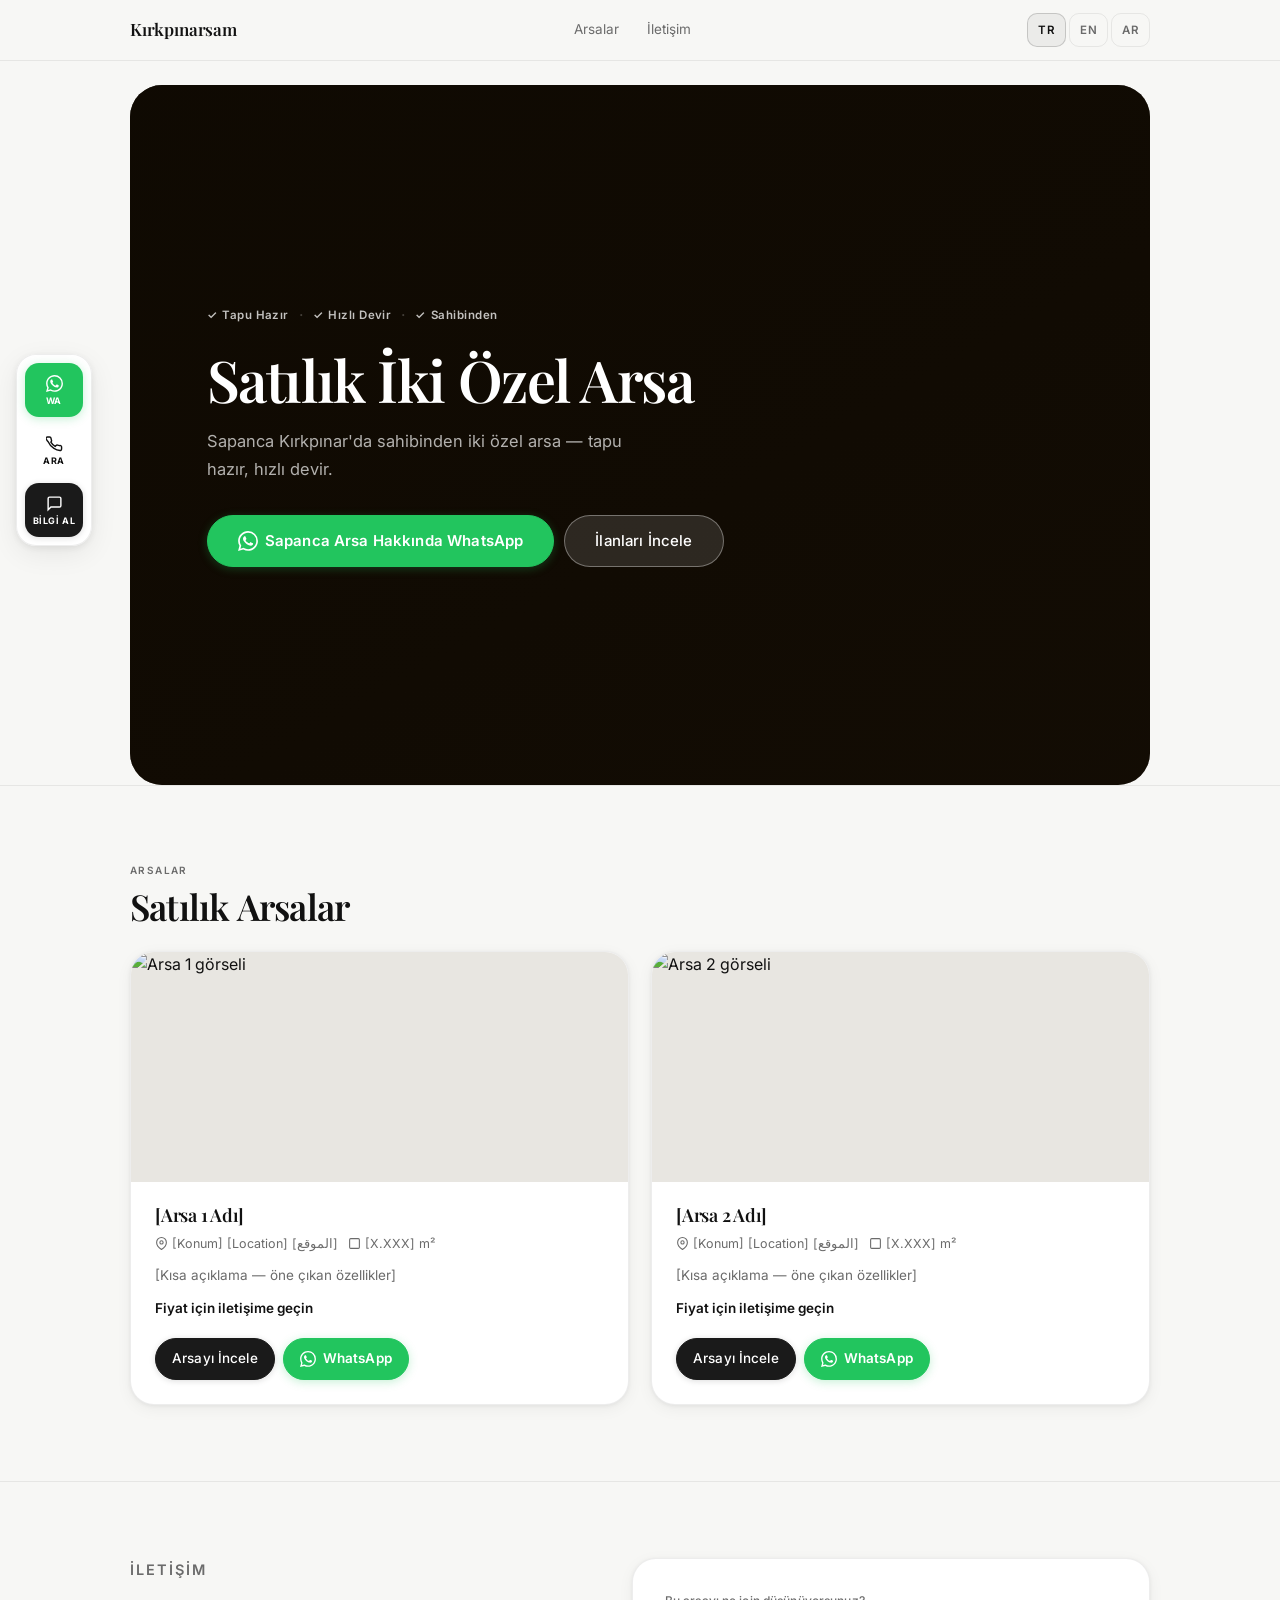
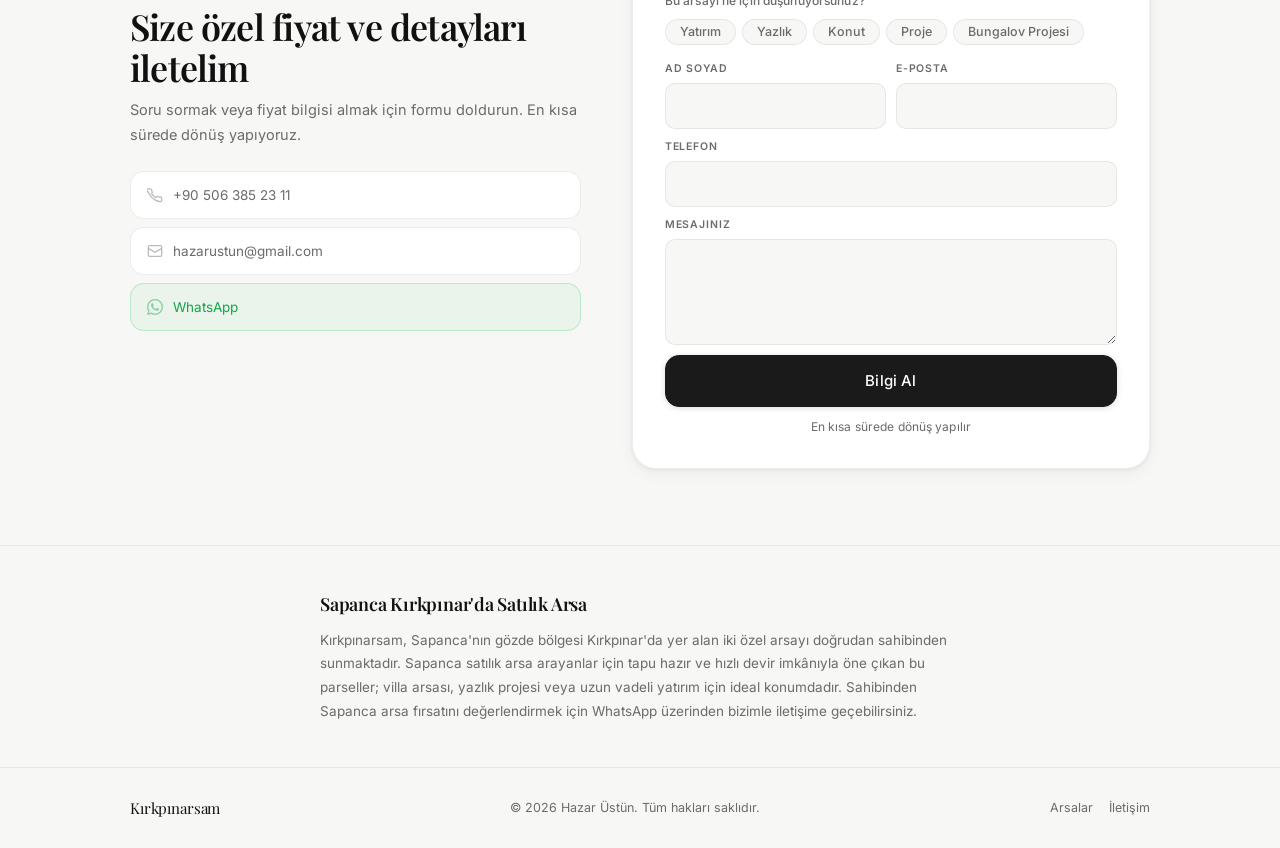
==== index.html @ 4abe0e1d "Set real GA4 measurement ID: G-RVM8DENHXG" ====
<!DOCTYPE html>
<html lang="tr" dir="ltr">
<head>
  <meta charset="UTF-8" />
  <meta name="viewport" content="width=device-width, initial-scale=1.0" />
  <!-- Google Analytics 4 — G-RVM8DENHXG yerine kendi ölçüm ID'nizi yazın -->
  <script async src="https://www.googletagmanager.com/gtag/js?id=G-RVM8DENHXG"></script>
  <script>
    window.dataLayer = window.dataLayer || [];
    function gtag(){dataLayer.push(arguments);}
    gtag('js', new Date());
    gtag('config', 'G-RVM8DENHXG');
  </script>
  <title>Sapanca Kırkpınar Satılık Arsa | Sahibinden — Kırkpınarsam</title>
  <meta name="description" content="Sapanca Kırkpınar'da sahibinden satılık iki arsa. Villa arsası ve yatırım için ideal konum. Tapu hazır, hızlı devir. Bilgi için WhatsApp'tan ulaşın." />
  <meta property="og:title" content="Sapanca Kırkpınar Satılık Arsa | Sahibinden — Kırkpınarsam" />
  <meta property="og:description" content="Sapanca Kırkpınar'da sahibinden satılık arsa. Tapu hazır, hızlı devir. Yatırım ve villa projesi için ideal." />
  <meta property="og:type" content="website" />
  <meta property="og:url" content="https://kirkpinarsam.com/" />
  <meta property="og:image" content="https://kirkpinarsam.com/og-image.jpg" />
  <meta name="twitter:card" content="summary_large_image" />
  <link rel="canonical" href="https://kirkpinarsam.com/" />
  <link rel="preconnect" href="https://fonts.googleapis.com" />
  <link rel="preconnect" href="https://fonts.gstatic.com" crossorigin />
  <link href="https://fonts.googleapis.com/css2?family=Playfair+Display:wght@500;600&family=Inter:wght@400;500;600&display=swap" rel="stylesheet" />
  <link rel="stylesheet" href="style.css" />
</head>
<body>
  <a href="#main" class="skip-link">Ana içeriğe geç</a>

  <header>
    <nav class="wrap nav-inner" aria-label="Ana gezinti">
      <a href="index.html" class="logo">Kırkpınarsam</a>
      <div class="nav-links">
        <a href="#arsalar" data-i18n="nav_lands">Arsalar</a>
        <a href="#iletisim" data-i18n="nav_contact">İletişim</a>
      </div>
      <div class="nav-right">
        <div class="lang-switch" role="group" aria-label="Dil">
          <button class="lang-btn active" data-lang="tr" aria-pressed="true">TR</button>
          <button class="lang-btn" data-lang="en" aria-pressed="false">EN</button>
          <button class="lang-btn" data-lang="ar" aria-pressed="false">AR</button>
        </div>
        <button class="hamburger" aria-label="Menüyü aç" aria-expanded="false" type="button">
          <span></span><span></span><span></span>
        </button>
      </div>
    </nav>
  </header>

  <div class="mobile-menu" role="dialog" aria-label="Mobil menü">
    <a href="#arsalar" data-i18n="nav_lands">Arsalar</a>
    <a href="#iletisim" data-i18n="nav_contact">İletişim</a>
    <div class="lang-switch" role="group" style="margin-top:24px;">
      <button class="lang-btn active" data-lang="tr">TR</button>
      <button class="lang-btn" data-lang="en">EN</button>
      <button class="lang-btn" data-lang="ar">AR</button>
    </div>
    <a class="mobile-wa-link" href="https://wa.me/905063852311" data-wa target="_blank" rel="noopener">
      <svg width="20" height="20" viewBox="0 0 24 24" fill="currentColor" aria-hidden="true"><path d="M17.472 14.382c-.297-.149-1.758-.867-2.03-.967-.273-.099-.471-.148-.67.15-.197.297-.767.966-.94 1.164-.173.199-.347.223-.644.075-.297-.15-1.255-.463-2.39-1.475-.883-.788-1.48-1.761-1.653-2.059-.173-.297-.018-.458.13-.606.134-.133.298-.347.446-.52.149-.174.198-.298.298-.497.099-.198.05-.371-.025-.52-.075-.149-.669-1.612-.916-2.207-.242-.579-.487-.5-.669-.51-.173-.008-.371-.01-.57-.01-.198 0-.52.074-.792.372-.272.297-1.04 1.016-1.04 2.479 0 1.462 1.065 2.875 1.213 3.074.149.198 2.096 3.2 5.077 4.487.709.306 1.262.489 1.694.625.712.227 1.36.195 1.871.118.571-.085 1.758-.719 2.006-1.413.248-.694.248-1.289.173-1.413-.074-.124-.272-.198-.57-.347m-5.421 7.403h-.004a9.87 9.87 0 01-5.031-1.378l-.361-.214-3.741.982.998-3.648-.235-.374a9.86 9.86 0 01-1.51-5.26c.001-5.45 4.436-9.884 9.888-9.884 2.64 0 5.122 1.03 6.988 2.898a9.825 9.825 0 012.893 6.994c-.003 5.45-4.437 9.884-9.885 9.884m8.413-18.297A11.815 11.815 0 0012.05 0C5.495 0 .16 5.335.157 11.892c0 2.096.547 4.142 1.588 5.945L.057 24l6.305-1.654a11.882 11.882 0 005.683 1.448h.005c6.554 0 11.89-5.335 11.893-11.893a11.821 11.821 0 00-3.48-8.413z"/></svg>
      WhatsApp
    </a>
  </div>

  <main id="main">

    <!-- Hero -->
    <section class="hero">
      <div class="wrap">
        <div class="hero-card">
          <div class="hero-card-inner">
            <div class="trust-row" aria-label="Güven göstergeleri">
              <span class="trust-badge">✓ <span data-i18n="trust_deed">Tapu Hazır</span></span>
              <span class="trust-sep" aria-hidden="true">·</span>
              <span class="trust-badge">✓ <span data-i18n="trust_fast">Hızlı Devir</span></span>
              <span class="trust-sep" aria-hidden="true">·</span>
              <span class="trust-badge">✓ <span data-i18n="trust_direct">Sahibinden</span></span>
            </div>
            <h1 data-i18n="hero_h1">Satılık İki Özel Arsa</h1>
            <p class="hero-sub" data-i18n="hero_sub">Kırkpınarsam — doğrudan sahibinden, tapu hazır, hızlı devir.</p>
            <div class="hero-ctas">
              <a class="btn btn-wa btn-lg" href="https://wa.me/905063852311" data-wa target="_blank" rel="noopener">
                <svg width="20" height="20" viewBox="0 0 24 24" fill="currentColor" aria-hidden="true"><path d="M17.472 14.382c-.297-.149-1.758-.867-2.03-.967-.273-.099-.471-.148-.67.15-.197.297-.767.966-.94 1.164-.173.199-.347.223-.644.075-.297-.15-1.255-.463-2.39-1.475-.883-.788-1.48-1.761-1.653-2.059-.173-.297-.018-.458.13-.606.134-.133.298-.347.446-.52.149-.174.198-.298.298-.497.099-.198.05-.371-.025-.52-.075-.149-.669-1.612-.916-2.207-.242-.579-.487-.5-.669-.51-.173-.008-.371-.01-.57-.01-.198 0-.52.074-.792.372-.272.297-1.04 1.016-1.04 2.479 0 1.462 1.065 2.875 1.213 3.074.149.198 2.096 3.2 5.077 4.487.709.306 1.262.489 1.694.625.712.227 1.36.195 1.871.118.571-.085 1.758-.719 2.006-1.413.248-.694.248-1.289.173-1.413-.074-.124-.272-.198-.57-.347m-5.421 7.403h-.004a9.87 9.87 0 01-5.031-1.378l-.361-.214-3.741.982.998-3.648-.235-.374a9.86 9.86 0 01-1.51-5.26c.001-5.45 4.436-9.884 9.888-9.884 2.64 0 5.122 1.03 6.988 2.898a9.825 9.825 0 012.893 6.994c-.003 5.45-4.437 9.884-9.885 9.884m8.413-18.297A11.815 11.815 0 0012.05 0C5.495 0 .16 5.335.157 11.892c0 2.096.547 4.142 1.588 5.945L.057 24l6.305-1.654a11.882 11.882 0 005.683 1.448h.005c6.554 0 11.89-5.335 11.893-11.893a11.821 11.821 0 00-3.48-8.413z"/></svg>
                <span data-i18n="hero_cta_wa">WhatsApp'tan Bilgi Al</span>
              </a>
              <a class="btn btn-ghost-white btn-lg" href="#arsalar" data-i18n="hero_cta_view">İlanları İncele</a>
            </div>
          </div>
        </div>
      </div>
    </section>

    <!-- Lands -->
    <section id="arsalar" aria-labelledby="landsTitle">
      <div class="wrap">
        <p class="section-eyebrow" data-i18n="nav_lands">Arsalar</p>
        <h2 class="section-title" id="landsTitle" data-i18n="lands_title">Satılık Arsalar</h2>
        <div class="lands">

          <!-- Arsa 1 — başlık, konum, m², açıklama ve fiyatı buradan düzenleyin -->
          <article class="land-card reveal">
            <div class="thumb">
              <img src="https://images.unsplash.com/photo-1500382017468-9049fed747ef?auto=format&fit=crop&w=900&q=80" alt="Arsa 1 görseli" loading="lazy" />
            </div>
            <div class="info">
              <h3>
                <span data-lang-show="tr">[Arsa 1 Adı]</span>
                <span data-lang-show="en" hidden>[Land 1 Name]</span>
                <span data-lang-show="ar" hidden>[اسم الأرض 1]</span>
              </h3>
              <div class="land-meta">
                <span>
                  <svg width="13" height="13" viewBox="0 0 24 24" fill="none" stroke="currentColor" stroke-width="2" aria-hidden="true"><path d="M21 10c0 7-9 13-9 13s-9-6-9-13a9 9 0 0118 0z"/><circle cx="12" cy="10" r="3"/></svg>
                  <span data-lang-show="tr">[Konum]</span><span data-lang-show="en" hidden>[Location]</span><span data-lang-show="ar" hidden>[الموقع]</span>
                </span>
                <span>
                  <svg width="13" height="13" viewBox="0 0 24 24" fill="none" stroke="currentColor" stroke-width="2" aria-hidden="true"><rect x="3" y="3" width="18" height="18" rx="2"/></svg>
                  [X.XXX] m²
                </span>
              </div>
              <p class="land-desc">
                <span data-lang-show="tr">[Kısa açıklama — öne çıkan özellikler]</span>
                <span data-lang-show="en" hidden>[Short description — key highlights]</span>
                <span data-lang-show="ar" hidden>[وصف مختصر — المميزات الرئيسية]</span>
              </p>
              <p class="land-price">
                <span data-lang-show="tr">Fiyat için iletişime geçin</span>
                <span data-lang-show="en" hidden>Contact for price</span>
                <span data-lang-show="ar" hidden>تواصل للسعر</span>
              </p>
              <div class="card-actions">
                <a href="land1.html" class="btn btn-primary" data-i18n="land_btn">Arsayı İncele</a>
                <a href="https://wa.me/905063852311" class="btn btn-wa" data-wa target="_blank" rel="noopener" aria-label="WhatsApp ile bilgi al">
                  <svg width="16" height="16" viewBox="0 0 24 24" fill="currentColor" aria-hidden="true"><path d="M17.472 14.382c-.297-.149-1.758-.867-2.03-.967-.273-.099-.471-.148-.67.15-.197.297-.767.966-.94 1.164-.173.199-.347.223-.644.075-.297-.15-1.255-.463-2.39-1.475-.883-.788-1.48-1.761-1.653-2.059-.173-.297-.018-.458.13-.606.134-.133.298-.347.446-.52.149-.174.198-.298.298-.497.099-.198.05-.371-.025-.52-.075-.149-.669-1.612-.916-2.207-.242-.579-.487-.5-.669-.51-.173-.008-.371-.01-.57-.01-.198 0-.52.074-.792.372-.272.297-1.04 1.016-1.04 2.479 0 1.462 1.065 2.875 1.213 3.074.149.198 2.096 3.2 5.077 4.487.709.306 1.262.489 1.694.625.712.227 1.36.195 1.871.118.571-.085 1.758-.719 2.006-1.413.248-.694.248-1.289.173-1.413-.074-.124-.272-.198-.57-.347m-5.421 7.403h-.004a9.87 9.87 0 01-5.031-1.378l-.361-.214-3.741.982.998-3.648-.235-.374a9.86 9.86 0 01-1.51-5.26c.001-5.45 4.436-9.884 9.888-9.884 2.64 0 5.122 1.03 6.988 2.898a9.825 9.825 0 012.893 6.994c-.003 5.45-4.437 9.884-9.885 9.884m8.413-18.297A11.815 11.815 0 0012.05 0C5.495 0 .16 5.335.157 11.892c0 2.096.547 4.142 1.588 5.945L.057 24l6.305-1.654a11.882 11.882 0 005.683 1.448h.005c6.554 0 11.89-5.335 11.893-11.893a11.821 11.821 0 00-3.48-8.413z"/></svg>
                  WhatsApp
                </a>
              </div>
            </div>
          </article>

          <!-- Arsa 2 -->
          <article class="land-card reveal reveal-d2">
            <div class="thumb">
              <img src="https://images.unsplash.com/photo-1470770841072-f978cf4d019e?auto=format&fit=crop&w=900&q=80" alt="Arsa 2 görseli" loading="lazy" />
            </div>
            <div class="info">
              <h3>
                <span data-lang-show="tr">[Arsa 2 Adı]</span>
                <span data-lang-show="en" hidden>[Land 2 Name]</span>
                <span data-lang-show="ar" hidden>[اسم الأرض 2]</span>
              </h3>
              <div class="land-meta">
                <span>
                  <svg width="13" height="13" viewBox="0 0 24 24" fill="none" stroke="currentColor" stroke-width="2" aria-hidden="true"><path d="M21 10c0 7-9 13-9 13s-9-6-9-13a9 9 0 0118 0z"/><circle cx="12" cy="10" r="3"/></svg>
                  <span data-lang-show="tr">[Konum]</span><span data-lang-show="en" hidden>[Location]</span><span data-lang-show="ar" hidden>[الموقع]</span>
                </span>
                <span>
                  <svg width="13" height="13" viewBox="0 0 24 24" fill="none" stroke="currentColor" stroke-width="2" aria-hidden="true"><rect x="3" y="3" width="18" height="18" rx="2"/></svg>
                  [X.XXX] m²
                </span>
              </div>
              <p class="land-desc">
                <span data-lang-show="tr">[Kısa açıklama — öne çıkan özellikler]</span>
                <span data-lang-show="en" hidden>[Short description — key highlights]</span>
                <span data-lang-show="ar" hidden>[وصف مختصر — المميزات الرئيسية]</span>
              </p>
              <p class="land-price">
                <span data-lang-show="tr">Fiyat için iletişime geçin</span>
                <span data-lang-show="en" hidden>Contact for price</span>
                <span data-lang-show="ar" hidden>تواصل للسعر</span>
              </p>
              <div class="card-actions">
                <a href="land2.html" class="btn btn-primary" data-i18n="land_btn">Arsayı İncele</a>
                <a href="https://wa.me/905063852311" class="btn btn-wa" data-wa target="_blank" rel="noopener" aria-label="WhatsApp ile bilgi al">
                  <svg width="16" height="16" viewBox="0 0 24 24" fill="currentColor" aria-hidden="true"><path d="M17.472 14.382c-.297-.149-1.758-.867-2.03-.967-.273-.099-.471-.148-.67.15-.197.297-.767.966-.94 1.164-.173.199-.347.223-.644.075-.297-.15-1.255-.463-2.39-1.475-.883-.788-1.48-1.761-1.653-2.059-.173-.297-.018-.458.13-.606.134-.133.298-.347.446-.52.149-.174.198-.298.298-.497.099-.198.05-.371-.025-.52-.075-.149-.669-1.612-.916-2.207-.242-.579-.487-.5-.669-.51-.173-.008-.371-.01-.57-.01-.198 0-.52.074-.792.372-.272.297-1.04 1.016-1.04 2.479 0 1.462 1.065 2.875 1.213 3.074.149.198 2.096 3.2 5.077 4.487.709.306 1.262.489 1.694.625.712.227 1.36.195 1.871.118.571-.085 1.758-.719 2.006-1.413.248-.694.248-1.289.173-1.413-.074-.124-.272-.198-.57-.347m-5.421 7.403h-.004a9.87 9.87 0 01-5.031-1.378l-.361-.214-3.741.982.998-3.648-.235-.374a9.86 9.86 0 01-1.51-5.26c.001-5.45 4.436-9.884 9.888-9.884 2.64 0 5.122 1.03 6.988 2.898a9.825 9.825 0 012.893 6.994c-.003 5.45-4.437 9.884-9.885 9.884m8.413-18.297A11.815 11.815 0 0012.05 0C5.495 0 .16 5.335.157 11.892c0 2.096.547 4.142 1.588 5.945L.057 24l6.305-1.654a11.882 11.882 0 005.683 1.448h.005c6.554 0 11.89-5.335 11.893-11.893a11.821 11.821 0 00-3.48-8.413z"/></svg>
                  WhatsApp
                </a>
              </div>
            </div>
          </article>

        </div>
      </div>
    </section>

    <!-- Contact -->
    <section id="iletisim" aria-labelledby="contactTitle">
      <div class="wrap contact-grid">
        <div class="contact-info">
          <p class="section-eyebrow" data-i18n="nav_contact">İletişim</p>
          <h2 class="section-title" id="contactTitle" data-i18n="contact_title">Size özel fiyat ve detayları iletelim</h2>
          <p data-i18n="contact_sub">Soru sormak veya fiyat bilgisi almak için formu doldurun.</p>
          <div class="contact-links">
            <a class="contact-link" href="tel:+905063852311">
              <svg width="16" height="16" viewBox="0 0 24 24" fill="none" stroke="currentColor" stroke-width="2" stroke-linecap="round" aria-hidden="true"><path d="M22 16.92v3a2 2 0 01-2.18 2 19.79 19.79 0 01-8.63-3.07A19.5 19.5 0 013.07 9.63 19.79 19.79 0 01.03 5a2 2 0 012-2.18h3a2 2 0 012 1.72c.127.96.361 1.903.7 2.81a2 2 0 01-.45 2.11L6.91 10a16 16 0 006.08 6.08l1.27-1.27a2 2 0 012.11-.45c.907.339 1.85.573 2.81.7A2 2 0 0122 16.92z"/></svg>
              +90 506 385 23 11
            </a>
            <a class="contact-link" href="mailto:hazarustun@gmail.com">
              <svg width="16" height="16" viewBox="0 0 24 24" fill="none" stroke="currentColor" stroke-width="2" stroke-linecap="round" aria-hidden="true"><rect x="2" y="4" width="20" height="16" rx="2"/><path d="M2 8l10 6 10-6"/></svg>
              hazarustun@gmail.com
            </a>
            <a class="contact-link" href="https://wa.me/905063852311" data-wa target="_blank" rel="noopener" style="color:#16a34a; border-color:rgba(34,197,94,.25); background:rgba(34,197,94,.06);">
              <svg width="16" height="16" viewBox="0 0 24 24" fill="currentColor" aria-hidden="true"><path d="M17.472 14.382c-.297-.149-1.758-.867-2.03-.967-.273-.099-.471-.148-.67.15-.197.297-.767.966-.94 1.164-.173.199-.347.223-.644.075-.297-.15-1.255-.463-2.39-1.475-.883-.788-1.48-1.761-1.653-2.059-.173-.297-.018-.458.13-.606.134-.133.298-.347.446-.52.149-.174.198-.298.298-.497.099-.198.05-.371-.025-.52-.075-.149-.669-1.612-.916-2.207-.242-.579-.487-.5-.669-.51-.173-.008-.371-.01-.57-.01-.198 0-.52.074-.792.372-.272.297-1.04 1.016-1.04 2.479 0 1.462 1.065 2.875 1.213 3.074.149.198 2.096 3.2 5.077 4.487.709.306 1.262.489 1.694.625.712.227 1.36.195 1.871.118.571-.085 1.758-.719 2.006-1.413.248-.694.248-1.289.173-1.413-.074-.124-.272-.198-.57-.347m-5.421 7.403h-.004a9.87 9.87 0 01-5.031-1.378l-.361-.214-3.741.982.998-3.648-.235-.374a9.86 9.86 0 01-1.51-5.26c.001-5.45 4.436-9.884 9.888-9.884 2.64 0 5.122 1.03 6.988 2.898a9.825 9.825 0 012.893 6.994c-.003 5.45-4.437 9.884-9.885 9.884m8.413-18.297A11.815 11.815 0 0012.05 0C5.495 0 .16 5.335.157 11.892c0 2.096.547 4.142 1.588 5.945L.057 24l6.305-1.654a11.882 11.882 0 005.683 1.448h.005c6.554 0 11.89-5.335 11.893-11.893a11.821 11.821 0 00-3.48-8.413z"/></svg>
              WhatsApp
            </a>
          </div>
        </div>
        <div class="form-card">
          <div class="micro-select">
            <p data-i18n="micro_q">Bu arsayı ne için düşünüyorsunuz?</p>
            <div class="micro-opts">
              <button type="button" class="micro-btn" data-i18n="micro_inv">Yatırım</button>
              <button type="button" class="micro-btn" data-i18n="micro_summer">Yazlık</button>
              <button type="button" class="micro-btn" data-i18n="micro_konut">Konut</button>
              <button type="button" class="micro-btn" data-i18n="micro_proj">Proje</button>
              <button type="button" class="micro-btn" data-i18n="micro_bungalov">Bungalov Projesi</button>
            </div>
          </div>
          <form id="contactForm" novalidate>
            <input type="hidden" id="amacInput" name="amac" />
            <div class="form-row">
              <div class="field">
                <label for="cName" data-i18n="form_name">Ad Soyad</label>
                <input id="cName" name="name" type="text" required autocomplete="name" />
              </div>
              <div class="field">
                <label for="cEmail" data-i18n="form_email">E-posta</label>
                <input id="cEmail" name="email" type="email" required autocomplete="email" />
              </div>
            </div>
            <div class="field">
              <label for="cPhone" data-i18n="form_phone">Telefon</label>
              <input id="cPhone" name="phone" type="tel" required autocomplete="tel" />
            </div>
            <div class="field">
              <label for="cMsg" data-i18n="form_message">Mesajınız</label>
              <textarea id="cMsg" name="message" rows="4" required></textarea>
            </div>
            <div id="formMsg" class="form-msg" role="alert" aria-live="polite"></div>
            <button class="btn btn-primary" type="submit" id="formSubmit">
              <span data-i18n="form_send">Bilgi Al</span>
            </button>
            <p class="trust-reply" data-i18n="trust_reply">En kısa sürede dönüş yapılır</p>
          </form>
        </div>
      </div>
    </section>

  </main>

  <!-- SEO bilgi bloğu — arama motorları için, görsel olarak minimal -->
  <div style="border-top:1px solid var(--border); padding: clamp(28px,4vw,44px) 0;">
    <div class="wrap" style="max-width:720px;">
      <h2 style="font-family:'Playfair Display',serif; font-size:18px; font-weight:600; letter-spacing:-.012em; margin-bottom:10px; color:var(--text);">Sapanca Kırkpınar'da Satılık Arsa</h2>
      <p style="font-size:13.5px; color:var(--muted); line-height:1.75;">
        Kırkpınarsam, Sapanca'nın gözde bölgesi Kırkpınar'da yer alan iki özel arsayı doğrudan sahibinden sunmaktadır.
        Sapanca satılık arsa arayanlar için tapu hazır ve hızlı devir imkânıyla öne çıkan bu parseller;
        villa arsası, yazlık projesi veya uzun vadeli yatırım için ideal konumdadır.
        Sahibinden Sapanca arsa fırsatını değerlendirmek için WhatsApp üzerinden bizimle iletişime geçebilirsiniz.
      </p>
    </div>
  </div>

  <footer>
    <div class="wrap foot-inner">
      <span class="foot-logo">Kırkpınarsam</span>
      <span>© <span id="year"></span> Hazar Üstün. <span data-i18n="footer_copy">Tüm hakları saklıdır.</span></span>
      <nav class="foot-links" aria-label="Alt gezinti">
        <a href="#arsalar" data-i18n="nav_lands">Arsalar</a>
        <a href="#iletisim" data-i18n="nav_contact">İletişim</a>
      </nav>
    </div>
  </footer>

  <a class="wa-float" href="https://wa.me/905063852311" data-wa target="_blank" rel="noopener" aria-label="WhatsApp ile iletişim">
    <svg width="26" height="26" viewBox="0 0 24 24" fill="white" aria-hidden="true"><path d="M17.472 14.382c-.297-.149-1.758-.867-2.03-.967-.273-.099-.471-.148-.67.15-.197.297-.767.966-.94 1.164-.173.199-.347.223-.644.075-.297-.15-1.255-.463-2.39-1.475-.883-.788-1.48-1.761-1.653-2.059-.173-.297-.018-.458.13-.606.134-.133.298-.347.446-.52.149-.174.198-.298.298-.497.099-.198.05-.371-.025-.52-.075-.149-.669-1.612-.916-2.207-.242-.579-.487-.5-.669-.51-.173-.008-.371-.01-.57-.01-.198 0-.52.074-.792.372-.272.297-1.04 1.016-1.04 2.479 0 1.462 1.065 2.875 1.213 3.074.149.198 2.096 3.2 5.077 4.487.709.306 1.262.489 1.694.625.712.227 1.36.195 1.871.118.571-.085 1.758-.719 2.006-1.413.248-.694.248-1.289.173-1.413-.074-.124-.272-.198-.57-.347m-5.421 7.403h-.004a9.87 9.87 0 01-5.031-1.378l-.361-.214-3.741.982.998-3.648-.235-.374a9.86 9.86 0 01-1.51-5.26c.001-5.45 4.436-9.884 9.888-9.884 2.64 0 5.122 1.03 6.988 2.898a9.825 9.825 0 012.893 6.994c-.003 5.45-4.437 9.884-9.885 9.884m8.413-18.297A11.815 11.815 0 0012.05 0C5.495 0 .16 5.335.157 11.892c0 2.096.547 4.142 1.588 5.945L.057 24l6.305-1.654a11.882 11.882 0 005.683 1.448h.005c6.554 0 11.89-5.335 11.893-11.893a11.821 11.821 0 00-3.48-8.413z"/></svg>
  </a>

  <!-- Sidebar CTA -->
  <div class="sticky-cta" role="toolbar" aria-label="Hızlı iletişim">
    <a class="btn btn-wa" href="https://wa.me/905063852311" data-wa target="_blank" rel="noopener" aria-label="WhatsApp">
      <svg width="17" height="17" viewBox="0 0 24 24" fill="currentColor" aria-hidden="true"><path d="M17.472 14.382c-.297-.149-1.758-.867-2.03-.967-.273-.099-.471-.148-.67.15-.197.297-.767.966-.94 1.164-.173.199-.347.223-.644.075-.297-.15-1.255-.463-2.39-1.475-.883-.788-1.48-1.761-1.653-2.059-.173-.297-.018-.458.13-.606.134-.133.298-.347.446-.52.149-.174.198-.298.298-.497.099-.198.05-.371-.025-.52-.075-.149-.669-1.612-.916-2.207-.242-.579-.487-.5-.669-.51-.173-.008-.371-.01-.57-.01-.198 0-.52.074-.792.372-.272.297-1.04 1.016-1.04 2.479 0 1.462 1.065 2.875 1.213 3.074.149.198 2.096 3.2 5.077 4.487.709.306 1.262.489 1.694.625.712.227 1.36.195 1.871.118.571-.085 1.758-.719 2.006-1.413.248-.694.248-1.289.173-1.413-.074-.124-.272-.198-.57-.347m-5.421 7.403h-.004a9.87 9.87 0 01-5.031-1.378l-.361-.214-3.741.982.998-3.648-.235-.374a9.86 9.86 0 01-1.51-5.26c.001-5.45 4.436-9.884 9.888-9.884 2.64 0 5.122 1.03 6.988 2.898a9.825 9.825 0 012.893 6.994c-.003 5.45-4.437 9.884-9.885 9.884m8.413-18.297A11.815 11.815 0 0012.05 0C5.495 0 .16 5.335.157 11.892c0 2.096.547 4.142 1.588 5.945L.057 24l6.305-1.654a11.882 11.882 0 005.683 1.448h.005c6.554 0 11.89-5.335 11.893-11.893a11.821 11.821 0 00-3.48-8.413z"/></svg>
      <span class="cta-lbl">WA</span>
    </a>
    <a class="btn btn-outline" href="tel:+905063852311" aria-label="Ara">
      <svg width="17" height="17" viewBox="0 0 24 24" fill="none" stroke="currentColor" stroke-width="2" stroke-linecap="round" aria-hidden="true"><path d="M22 16.92v3a2 2 0 01-2.18 2 19.79 19.79 0 01-8.63-3.07A19.5 19.5 0 013.07 9.63 19.79 19.79 0 01.03 5a2 2 0 012-2.18h3a2 2 0 012 1.72c.127.96.361 1.903.7 2.81a2 2 0 01-.45 2.11L6.91 10a16 16 0 006.08 6.08l1.27-1.27a2 2 0 012.11-.45c.907.339 1.85.573 2.81.7A2 2 0 0122 16.92z"/></svg>
      <span class="cta-lbl" data-i18n="sticky_call">Ara</span>
    </a>
    <a class="btn btn-primary" href="#iletisim" aria-label="Bilgi Al">
      <svg width="17" height="17" viewBox="0 0 24 24" fill="none" stroke="currentColor" stroke-width="2" stroke-linecap="round" aria-hidden="true"><path d="M21 15a2 2 0 01-2 2H7l-4 4V5a2 2 0 012-2h14a2 2 0 012 2z"/></svg>
      <span class="cta-lbl" data-i18n="sticky_form">Bilgi</span>
    </a>
  </div>

  <script src="script.js"></script>
</body>
</html>
---- style.css ----
/* ══════════════════════════════════════════════════════════════
   KIRKPINARSAM — Design System v2
   Token architecture · Premium layout · Animation system
══════════════════════════════════════════════════════════════ */

/* ── RESET ── */
*, *::before, *::after { box-sizing: border-box; margin: 0; padding: 0; }

/* ── TOKENS ─────────────────────────────────────────────────── */
:root {
  /* Surface */
  --bg:       #f7f7f5;
  --white:    #ffffff;

  /* Text */
  --text:     #111111;
  --text-2:   #3d3d3d;
  --muted:    #6b6b6b;

  /* Border */
  --border:        rgba(0,0,0,.07);
  --border-md:     rgba(0,0,0,.11);
  --border-strong: rgba(0,0,0,.16);

  /* Brand */
  --green:      #22c55e;
  --green-dark: #16a34a;
  --green-glow: rgba(34,197,94,.26);

  /* Radius scale */
  --r-xs:   6px;
  --r-sm:   10px;
  --r-md:   14px;
  --r-lg:   18px;
  --r-xl:   24px;
  --r-2xl:  32px;
  --r-full: 999px;

  /* Shadow scale */
  --shadow-xs: 0 1px 2px rgba(0,0,0,.05);
  --shadow-sm: 0 1px 4px rgba(0,0,0,.06), 0 4px 16px rgba(0,0,0,.05);
  --shadow-md: 0 2px 8px rgba(0,0,0,.08), 0 8px 28px rgba(0,0,0,.07);
  --shadow-lg: 0 4px 20px rgba(0,0,0,.10), 0 16px 48px rgba(0,0,0,.09);

  /* Easing */
  --ease:     cubic-bezier(0.16, 1, 0.3, 1);
  --ease-std: cubic-bezier(0.4, 0, 0.2, 1);

  /* Duration */
  --t-fast: 140ms;
  --t-base: 220ms;
  --t-slow: 480ms;

  /* Layout */
  --max:  1100px;
  --pad:  clamp(20px, 4vw, 40px);

  /* Legacy compat */
  --radius:    var(--r-lg);
  --shadow-s:  var(--shadow-sm);
}

/* ── BASE ───────────────────────────────────────────────────── */
html { scroll-behavior: smooth; }

body {
  font-family: Inter, -apple-system, BlinkMacSystemFont, 'Segoe UI', sans-serif;
  background: var(--bg); color: var(--text);
  -webkit-font-smoothing: antialiased;
  overflow-x: hidden; opacity: 0; transition: opacity .35s;
  padding-bottom: 58px; line-height: 1.6;
}

a { color: inherit; text-decoration: none; }
img { display: block; width: 100%; height: 100%; object-fit: cover; }
button { font-family: inherit; cursor: pointer; border: none; background: none; }
.wrap { max-width: var(--max); margin: 0 auto; padding: 0 var(--pad); }

.skip-link {
  position: absolute; top: -48px; left: 16px;
  padding: 10px 18px; background: var(--text); color: #fff;
  border-radius: var(--r-sm); font-size: 14px; z-index: 999; transition: top .2s;
}
.skip-link:focus { top: 8px; }

/* ── ANIMATIONS ─────────────────────────────────────────────── */
@keyframes fadeUp {
  from { opacity: 0; transform: translateY(18px); }
  to   { opacity: 1; transform: none; }
}
@keyframes fadeIn {
  from { opacity: 0; }
  to   { opacity: 1; }
}

/* Scroll-reveal system */
.reveal {
  opacity: 0;
  transform: translateY(24px);
  transition: opacity var(--t-slow) var(--ease),
              transform var(--t-slow) var(--ease);
}
.reveal.visible { opacity: 1; transform: none; }
.reveal-d1 { transition-delay: 80ms; }
.reveal-d2 { transition-delay: 160ms; }
.reveal-d3 { transition-delay: 240ms; }
.reveal-d4 { transition-delay: 320ms; }

/* ── HEADER ─────────────────────────────────────────────────── */
header {
  position: sticky; top: 0; z-index: 100;
  background: rgba(247,247,245,.95);
  backdrop-filter: blur(20px); -webkit-backdrop-filter: blur(20px);
  border-bottom: 1px solid var(--border);
}
.nav-inner {
  display: flex; align-items: center;
  justify-content: space-between; height: 60px; gap: 12px;
}
.logo {
  font-family: 'Playfair Display', serif;
  font-size: 17px; font-weight: 600; white-space: nowrap; letter-spacing: -.01em;
}
.nav-links { display: flex; }
.nav-links a {
  padding: 8px 14px; border-radius: var(--r-full);
  font-size: 13.5px; color: var(--muted);
  transition: color var(--t-base), background var(--t-base);
}
.nav-links a:hover { color: var(--text); background: rgba(0,0,0,.05); }
.nav-right { display: flex; align-items: center; gap: 8px; flex-shrink: 0; }

/* ── LANG SWITCH ─────────────────────────────────────────────── */
.lang-switch { display: flex; gap: 3px; }
.lang-btn {
  padding: 5px 10px; border-radius: var(--r-sm); border: 1px solid var(--border);
  font-size: 11.5px; font-weight: 600; color: var(--muted);
  min-height: 34px; letter-spacing: .04em; transition: all var(--t-base);
}
.lang-btn:hover, .lang-btn.active {
  color: var(--text); border-color: var(--border-strong); background: rgba(0,0,0,.05);
}

/* ── HAMBURGER ──────────────────────────────────────────────── */
.hamburger {
  display: none; flex-direction: column; gap: 5px;
  width: 44px; height: 44px; padding: 10px;
  border-radius: var(--r-sm); border: 1px solid var(--border);
  align-items: center; justify-content: center;
}
.hamburger span {
  display: block; width: 18px; height: 1.5px;
  background: var(--text); border-radius: 2px;
  transition: transform .22s, opacity .22s;
}
.hamburger.open span:nth-child(1) { transform: translateY(6.5px) rotate(45deg); }
.hamburger.open span:nth-child(2) { opacity: 0; }
.hamburger.open span:nth-child(3) { transform: translateY(-6.5px) rotate(-45deg); }

/* ── MOBILE MENU ─────────────────────────────────────────────── */
.mobile-menu {
  display: none; position: fixed; inset: 0; top: 60px;
  z-index: 99; background: #fff; padding: 24px var(--pad) 40px;
  flex-direction: column; border-top: 1px solid var(--border);
}
.mobile-menu.open { display: flex; }
.mobile-menu a {
  display: flex; align-items: center; height: 60px;
  font-family: 'Playfair Display', serif; font-size: 22px;
  border-bottom: 1px solid var(--border); color: var(--text);
}
.mobile-menu .lang-switch { margin-top: 24px; }
.mobile-menu .lang-btn { font-size: 14px; min-height: 44px; padding: 10px 16px; }
.mobile-wa-link {
  display: flex; align-items: center; gap: 10px; margin-top: 16px;
  padding: 14px 16px; border-radius: var(--r-md);
  background: rgba(34,197,94,.08); border: 1px solid rgba(34,197,94,.2);
  color: var(--green-dark); font-size: 15px; font-weight: 500;
}

/* ── BUTTONS ─────────────────────────────────────────────────── */
.btn {
  display: inline-flex; align-items: center; justify-content: center;
  gap: 7px; height: 48px; padding: 0 24px; border-radius: var(--r-full);
  font-size: 14px; font-weight: 500; border: 1px solid rgba(0,0,0,.12);
  letter-spacing: .01em;
  transition: transform var(--t-base) var(--ease),
              background var(--t-base), box-shadow var(--t-base),
              border-color var(--t-base);
  cursor: pointer; white-space: nowrap;
}
.btn:hover  { transform: translateY(-1px); }
.btn:active { transform: scale(.98); transition-duration: 80ms; }

.btn-primary {
  background: #1a1a1a; color: #fff; border-color: #1a1a1a;
  box-shadow: 0 1px 6px rgba(0,0,0,.14);
}
.btn-primary:hover {
  background: #2d2d2d; border-color: #2d2d2d;
  box-shadow: 0 4px 18px rgba(0,0,0,.20);
}
.btn-wa {
  background: var(--green); color: #fff; border-color: var(--green);
  font-weight: 600; box-shadow: 0 2px 10px var(--green-glow);
}
.btn-wa:hover {
  background: #1db950; border-color: #1db950;
  box-shadow: 0 4px 22px rgba(34,197,94,.38);
}
.btn-outline {
  background: transparent; color: var(--text); border-color: var(--border-strong);
}
.btn-outline:hover { background: rgba(0,0,0,.04); border-color: rgba(0,0,0,.22); }

/* Ghost white — for hero dark overlay */
.btn-ghost-white {
  background: rgba(255,255,255,.12); color: #fff;
  border-color: rgba(255,255,255,.35);
  backdrop-filter: blur(8px); -webkit-backdrop-filter: blur(8px);
}
.btn-ghost-white:hover {
  background: rgba(255,255,255,.22); border-color: rgba(255,255,255,.55);
}

.btn-lg { height: 52px; padding: 0 30px; font-size: 15px; }

/* ── HERO ────────────────────────────────────────────────────── */
.hero { padding: clamp(16px, 2.5vw, 24px) 0 0; }

.hero-card {
  position: relative;
  background: #150e05
    url('https://images.unsplash.com/photo-1500382017468-9049fed747ef?auto=format&fit=crop&w=1600&q=80')
    center / cover no-repeat;
  border-radius: var(--r-2xl);
  min-height: min(88vh, 700px);
  display: flex; align-items: center;
  overflow: hidden;
}
.hero-card::before {
  content: ''; position: absolute; inset: 0;
  background: linear-gradient(150deg,
    rgba(13,8,1,.74) 0%,
    rgba(13,8,1,.52) 55%,
    rgba(13,8,1,.28) 100%
  );
}
.hero-card-inner {
  position: relative; z-index: 1;
  padding: clamp(52px,7vw,96px) clamp(36px,6vw,88px);
  width: 100%;
}

/* Staggered entrance */
.hero-card-inner .trust-row { animation: fadeUp .9s var(--ease) .12s both; }
.hero-card-inner h1          { animation: fadeUp .9s var(--ease) .26s both; }
.hero-card-inner .hero-sub   { animation: fadeUp .9s var(--ease) .38s both; }
.hero-card-inner .hero-ctas  { animation: fadeUp .9s var(--ease) .50s both; }

.trust-row {
  display: flex; align-items: center; gap: 10px;
  flex-wrap: wrap; margin-bottom: 20px;
}
.trust-badge {
  display: inline-flex; align-items: center; gap: 5px;
  font-size: 11.5px; font-weight: 600;
  color: rgba(255,255,255,.75); letter-spacing: .04em;
}
.trust-sep { color: rgba(255,255,255,.22); font-size: 16px; }

.hero h1 {
  font-family: 'Playfair Display', serif;
  font-size: clamp(32px, 4.5vw, 62px); font-weight: 600;
  line-height: 1.08; letter-spacing: -.025em;
  margin-bottom: 16px; color: #fff;
}
.hero-sub {
  font-size: clamp(14px, 1.5vw, 16.5px); color: rgba(255,255,255,.68);
  max-width: 44ch; line-height: 1.72; margin-bottom: 32px;
}
.hero-ctas { display: flex; gap: 10px; flex-wrap: wrap; align-items: center; }

/* ── SECTIONS ────────────────────────────────────────────────── */
section { padding: clamp(44px,6vw,76px) 0; }
section + section { border-top: 1px solid var(--border); }
.section-eyebrow {
  font-size: 10px; letter-spacing: .14em; text-transform: uppercase;
  color: var(--muted); margin-bottom: 8px; font-weight: 600;
}
.section-title {
  font-family: 'Playfair Display', serif;
  font-size: clamp(22px, 2.8vw, 36px); font-weight: 600;
  letter-spacing: -.022em; line-height: 1.14; margin-bottom: 24px;
}

/* ── LAND CARDS ──────────────────────────────────────────────── */
.lands { display: grid; grid-template-columns: 1fr 1fr; gap: clamp(14px,2vw,22px); }
.land-card {
  border-radius: var(--r-xl); border: 1px solid var(--border);
  background: var(--white); overflow: hidden;
  box-shadow: var(--shadow-sm);
  transition: transform var(--t-slow) var(--ease), box-shadow var(--t-slow) var(--ease);
}
.land-card:hover { transform: translateY(-5px); box-shadow: var(--shadow-lg); }
.land-card .thumb { height: 230px; background: #e8e6e1; overflow: hidden; }
.land-card .thumb img { transition: transform .65s var(--ease); }
.land-card:hover .thumb img { transform: scale(1.05); }
.land-card .info { padding: 22px 24px 24px; }
.land-card h3 {
  font-family: 'Playfair Display', serif; font-size: 18px; font-weight: 600;
  letter-spacing: -.013em; margin-bottom: 7px; line-height: 1.28;
}
.land-meta {
  display: flex; flex-wrap: wrap; gap: 10px;
  font-size: 12.5px; color: var(--muted); margin-bottom: 10px;
}
.land-meta span { display: inline-flex; align-items: center; gap: 4px; }
.land-desc { font-size: 13.5px; color: var(--muted); line-height: 1.65; margin-bottom: 12px; }
.land-price { font-size: 13.5px; font-weight: 600; margin-bottom: 18px; color: var(--text); }
.card-actions { display: flex; gap: 8px; flex-wrap: wrap; }
.card-actions .btn { height: 42px; font-size: 13.5px; padding: 0 16px; }

/* ── APPOINTMENT CTA ─────────────────────────────────────────── */
.appt-cta {
  text-align: center;
  padding: clamp(28px,4vw,44px) clamp(20px,6vw,80px);
  background: var(--white); border-radius: var(--r-xl);
  border: 1px solid var(--border); box-shadow: var(--shadow-sm);
}
.appt-cta p {
  font-family: 'Playfair Display', serif;
  font-size: clamp(16px,2vw,22px); font-weight: 600;
  letter-spacing: -.016em; margin-bottom: 18px; color: var(--text);
}
.appt-btns { display: flex; justify-content: center; gap: 10px; flex-wrap: wrap; }

/* ── CONTACT ─────────────────────────────────────────────────── */
.contact-grid {
  display: grid; grid-template-columns: 1fr 1.15fr;
  gap: clamp(24px,4vw,56px); align-items: start;
}
.contact-info .section-title { margin-bottom: 10px; }
.contact-info > p { font-size: 14.5px; color: var(--muted); line-height: 1.7; margin-bottom: 24px; }
.contact-links { display: flex; flex-direction: column; gap: 8px; }
.contact-link {
  display: flex; align-items: center; gap: 10px; padding: 12px 16px;
  border-radius: var(--r-md); border: 1px solid var(--border);
  font-size: 13.5px; color: var(--muted); min-height: 48px; background: var(--white);
  transition: color var(--t-base), border-color var(--t-base), background var(--t-base);
}
.contact-link:hover { color: var(--text); border-color: var(--border-md); background: rgba(0,0,0,.01); }
.contact-link svg { flex-shrink: 0; opacity: .45; }

/* ── FORM ────────────────────────────────────────────────────── */
.form-card {
  background: var(--white); border: 1px solid var(--border);
  border-radius: var(--r-xl); padding: clamp(22px,3vw,32px);
  box-shadow: var(--shadow-sm);
}
.form-row { display: grid; grid-template-columns: 1fr 1fr; gap: 10px; }
.field { display: flex; flex-direction: column; gap: 5px; margin-bottom: 10px; }
.field label {
  font-size: 10.5px; letter-spacing: .08em; text-transform: uppercase;
  color: var(--muted); font-weight: 600;
}
.field input, .field textarea {
  background: var(--bg); border: 1px solid var(--border); border-radius: var(--r-sm);
  color: var(--text); font-size: 16px; font-family: inherit;
  padding: 12px 14px; outline: none; width: 100%;
  transition: border-color var(--t-base), box-shadow var(--t-base);
}
.field input:focus, .field textarea:focus {
  border-color: rgba(0,0,0,.22); box-shadow: 0 0 0 3px rgba(0,0,0,.04);
}
.field textarea { resize: vertical; min-height: 100px; }
.form-msg {
  display: none; padding: 12px 14px; border-radius: var(--r-sm);
  font-size: 13.5px; margin-bottom: 10px; line-height: 1.5;
}
.form-msg.error  { background: #fff5f5; border: 1px solid #fca5a5; color: #dc2626; }
.form-msg.success{ background: #f0fdf4; border: 1px solid #86efac; color: var(--green-dark); }
#formSubmit { width: 100%; height: 52px; font-size: 15px; border-radius: var(--r-md); }
#formSubmit:disabled { opacity: .45; cursor: not-allowed; transform: none; box-shadow: none; }

/* ── MICRO COMMITMENT ────────────────────────────────────────── */
.micro-select { margin-bottom: 16px; }
.micro-select p {
  font-size: 12px; color: var(--muted); margin-bottom: 9px;
  font-weight: 500; letter-spacing: .01em;
}
.micro-opts { display: flex; gap: 6px; flex-wrap: wrap; }
.micro-btn {
  padding: 6px 14px; border-radius: var(--r-full); border: 1px solid var(--border);
  font-size: 12.5px; font-weight: 500; color: var(--muted); cursor: pointer;
  background: var(--bg); transition: all var(--t-base); font-family: inherit; line-height: 1;
}
.micro-btn:hover { border-color: rgba(0,0,0,.22); color: var(--text); background: #fff; transform: translateY(-1px); }
.micro-btn.selected { background: var(--text); color: #fff; border-color: var(--text); box-shadow: 0 1px 8px rgba(0,0,0,.15); }

/* ── TRUST REPLY ─────────────────────────────────────────────── */
.trust-reply { font-size: 12px; color: var(--muted); text-align: center; margin-top: 10px; letter-spacing: .01em; }

/* ── FOOTER ─────────────────────────────────────────────────── */
footer { border-top: 1px solid var(--border); padding: 28px 0; }
.foot-inner {
  display: flex; align-items: center; justify-content: space-between;
  flex-wrap: wrap; gap: 12px; font-size: 12.5px; color: var(--muted);
}
.foot-logo { font-family: 'Playfair Display', serif; font-size: 15px; color: var(--text); letter-spacing: -.01em; }
.foot-links { display: flex; gap: 16px; }
.foot-links a { transition: color var(--t-base); }
.foot-links a:hover { color: var(--text); }

/* ── WA FLOAT (hidden; sidebar used) ────────────────────────── */
.wa-float { display: none; }

/* ── SIDEBAR CTA ─────────────────────────────────────────────── */
.sticky-cta {
  position: fixed;
  left: 16px;
  top: 50%;
  transform: translateY(-50%);
  z-index: 150;
  display: flex;
  flex-direction: column;
  gap: 6px;
  background: rgba(255,255,255,.97);
  backdrop-filter: blur(20px); -webkit-backdrop-filter: blur(20px);
  border: 1px solid var(--border);
  border-radius: 20px;
  padding: 8px;
  box-shadow: var(--shadow-md);
}
.sticky-cta .btn {
  flex: none;
  width: 58px;
  height: auto;
  min-height: 54px;
  padding: 8px 4px;
  border-radius: 14px;
  flex-direction: column;
  gap: 4px;
  font-size: 9.5px;
  font-weight: 600;
  letter-spacing: .03em;
  text-transform: uppercase;
  white-space: nowrap;
  border: none;
}
.sticky-cta .btn svg { flex-shrink: 0; }

/* Label inside sidebar buttons */
.cta-lbl {
  font-size: 9px; font-weight: 700;
  letter-spacing: .06em; text-transform: uppercase;
  line-height: 1; pointer-events: none;
}

/* Mobile: revert to slim bottom bar */
@media (max-width: 768px) {
  body { padding-bottom: 58px; }
  .sticky-cta {
    position: fixed;
    left: 0; right: 0; top: auto; bottom: 0;
    transform: none;
    flex-direction: row;
    border-radius: 0;
    border: none;
    border-top: 1px solid var(--border);
    box-shadow: 0 -2px 20px rgba(0,0,0,.06);
    padding: 8px var(--pad);
    gap: 7px;
    background: rgba(255,255,255,.97);
  }
  .sticky-cta .btn {
    flex: 1; width: auto; min-height: 40px;
    height: 40px; padding: 0 10px;
    flex-direction: row; gap: 6px;
    border-radius: var(--r-full);
  }
  .cta-lbl {
    font-size: 12px; font-weight: 500;
    letter-spacing: .005em; text-transform: none;
  }
}
@media (min-width: 769px) {
  body { padding-bottom: 0; }
}

/* ── SOCIAL PROOF TOAST ──────────────────────────────────────── */
.sp-toast {
  position: fixed;
  bottom: 24px;
  inset-inline-end: 24px;
  z-index: 200;
  background: var(--white);
  border: 1px solid var(--border);
  border-radius: var(--r-lg);
  padding: 11px 14px 11px 12px;
  display: flex;
  align-items: center;
  gap: 10px;
  box-shadow: var(--shadow-md);
  max-width: 252px;
  opacity: 0;
  transform: translateY(10px) scale(.97);
  transition: opacity .35s var(--ease), transform .35s var(--ease);
  pointer-events: none;
}
.sp-toast.show {
  opacity: 1;
  transform: none;
  pointer-events: auto;
}
.sp-toast-icon {
  width: 34px; height: 34px; border-radius: 50%;
  background: rgba(34,197,94,.1);
  display: flex; align-items: center; justify-content: center;
  flex-shrink: 0; font-size: 15px; line-height: 1;
}
.sp-toast-text {
  font-size: 12.5px; color: var(--text-2); line-height: 1.45;
}
.sp-toast-text strong { color: var(--text); font-weight: 600; }

/* On mobile push above bottom bar */
@media (max-width: 768px) {
  .sp-toast { bottom: 70px; inset-inline-end: 12px; max-width: 220px; }
}

/* ── DETAIL PAGES ────────────────────────────────────────────── */
.detail-hero { padding: clamp(36px,5vw,64px) 0 clamp(24px,3vw,36px); }
.back-link {
  display: inline-flex; align-items: center; gap: 7px;
  font-size: 13.5px; color: var(--muted); margin-bottom: 24px;
  transition: color var(--t-base);
}
.back-link:hover { color: var(--text); }
[dir="rtl"] .back-link svg { transform: scaleX(-1); }
.detail-hero h1 {
  font-family: 'Playfair Display', serif;
  font-size: clamp(32px,5.5vw,62px); font-weight: 600;
  letter-spacing: -.026em; line-height: 1.08; margin-bottom: 18px;
}
.quick-facts { display: flex; flex-wrap: wrap; gap: 8px; margin-bottom: 28px; }
.fact {
  display: inline-flex; align-items: center; gap: 6px;
  padding: 7px 13px; border-radius: var(--r-full); border: 1px solid var(--border);
  font-size: 13px; background: var(--white);
}
.fact svg { flex-shrink: 0; opacity: .5; }
.hero-img {
  border-radius: var(--r-xl); overflow: hidden;
  height: clamp(260px,42vw,500px); background: #e8e6e1;
  margin-bottom: 12px; cursor: zoom-in; box-shadow: var(--shadow-sm);
}

/* ── GALLERY ─────────────────────────────────────────────────── */
.gallery { display: flex; gap: 8px; overflow-x: auto; padding-bottom: 4px; margin-bottom: clamp(32px,5vw,56px); scrollbar-width: none; }
.gallery::-webkit-scrollbar { display: none; }
.gallery-item {
  flex: 0 0 160px; height: 108px; border-radius: var(--r-md); overflow: hidden;
  cursor: pointer; background: #e8e6e1; border: 2px solid transparent;
  transition: border-color var(--t-base), opacity var(--t-base); opacity: .6;
}
.gallery-item:hover, .gallery-item.active { border-color: rgba(0,0,0,.3); opacity: 1; }

/* ── LIGHTBOX ────────────────────────────────────────────────── */
.lightbox {
  display: none; position: fixed; inset: 0; background: rgba(0,0,0,.92);
  z-index: 300; align-items: center; justify-content: center; cursor: zoom-out;
}
.lightbox.open { display: flex; animation: fadeIn .2s ease; }
.lightbox img { max-width: 95vw; max-height: 90vh; object-fit: contain; border-radius: var(--r-md); }

/* ── VIDEO ───────────────────────────────────────────────────── */
.video-section { margin-bottom: clamp(32px,5vw,56px); }
.video-section h2 { font-family: 'Playfair Display', serif; font-size: 22px; font-weight: 600; letter-spacing: -.016em; margin-bottom: 14px; }
.video-wrap {
  position: relative; padding-top: 56.25%; border-radius: var(--r-xl);
  overflow: hidden; background: #e8e6e1; box-shadow: var(--shadow-sm);
}
.video-wrap iframe { position: absolute; inset: 0; width: 100%; height: 100%; border: 0; }

/* ── MAP ─────────────────────────────────────────────────────── */
.map-section { margin-bottom: clamp(32px,5vw,56px); }
.map-section h2 { font-family: 'Playfair Display', serif; font-size: 22px; font-weight: 600; letter-spacing: -.016em; margin-bottom: 14px; }
.map-wrap { border-radius: var(--r-xl); overflow: hidden; height: 340px; border: 1px solid var(--border); box-shadow: var(--shadow-sm); }
.map-wrap iframe { width: 100%; height: 100%; border: 0; display: block; }

/* ── DETAIL BODY ─────────────────────────────────────────────── */
.detail-body { display: grid; grid-template-columns: 1.5fr 1fr; gap: clamp(24px,4vw,52px); margin: clamp(32px,5vw,56px) 0; align-items: start; }
.detail-text h2 { font-family: 'Playfair Display', serif; font-size: clamp(20px,2.6vw,26px); font-weight: 600; letter-spacing: -.016em; margin-bottom: 14px; }
.detail-text p { font-size: 14.5px; color: var(--muted); line-height: 1.78; margin-bottom: 12px; }
.specs-card { border-radius: var(--r-xl); border: 1px solid var(--border); background: var(--white); overflow: hidden; position: sticky; top: 76px; box-shadow: var(--shadow-sm); }
.spec-row { display: flex; justify-content: space-between; align-items: center; padding: 13px 18px; border-bottom: 1px solid var(--border); font-size: 13.5px; gap: 10px; }
.spec-row:last-child { border-bottom: none; }
.spec-row .k { color: var(--muted); }
.spec-row .v { font-weight: 600; }
.detail-cta { text-align: center; padding: clamp(36px,5vw,64px) 0; }
.detail-cta h2 { font-family: 'Playfair Display', serif; font-size: clamp(22px,3vw,34px); font-weight: 600; letter-spacing: -.02em; margin-bottom: 12px; }
.detail-cta p { color: var(--muted); font-size: 14.5px; margin-bottom: 28px; line-height: 1.65; }
.detail-cta-btns { display: flex; justify-content: center; gap: 12px; flex-wrap: wrap; }

/* ── RESPONSIVE ──────────────────────────────────────────────── */
@media (max-width: 768px) {
  .nav-links { display: none; }
  .hamburger { display: flex; }
  .lands { grid-template-columns: 1fr; }
  .contact-grid { grid-template-columns: 1fr; }
  .form-row { grid-template-columns: 1fr; }
  .detail-body { grid-template-columns: 1fr; }
  .specs-card { position: static; }
  .hero-card { min-height: min(80vh, 600px); }
}
@media (max-width: 500px) {
  .hero-card { border-radius: var(--r-xl); min-height: min(75vh, 560px); }
  .hero-card-inner { padding: 32px 22px 40px; }
  .hero-ctas, .card-actions, .detail-cta-btns, .appt-btns { flex-direction: column; }
  .hero-ctas .btn, .card-actions .btn, .detail-cta-btns .btn, .appt-btns .btn { justify-content: center; width: 100%; }
  .foot-inner { flex-direction: column; align-items: flex-start; }
  #formSubmit { border-radius: var(--r-md); }
}
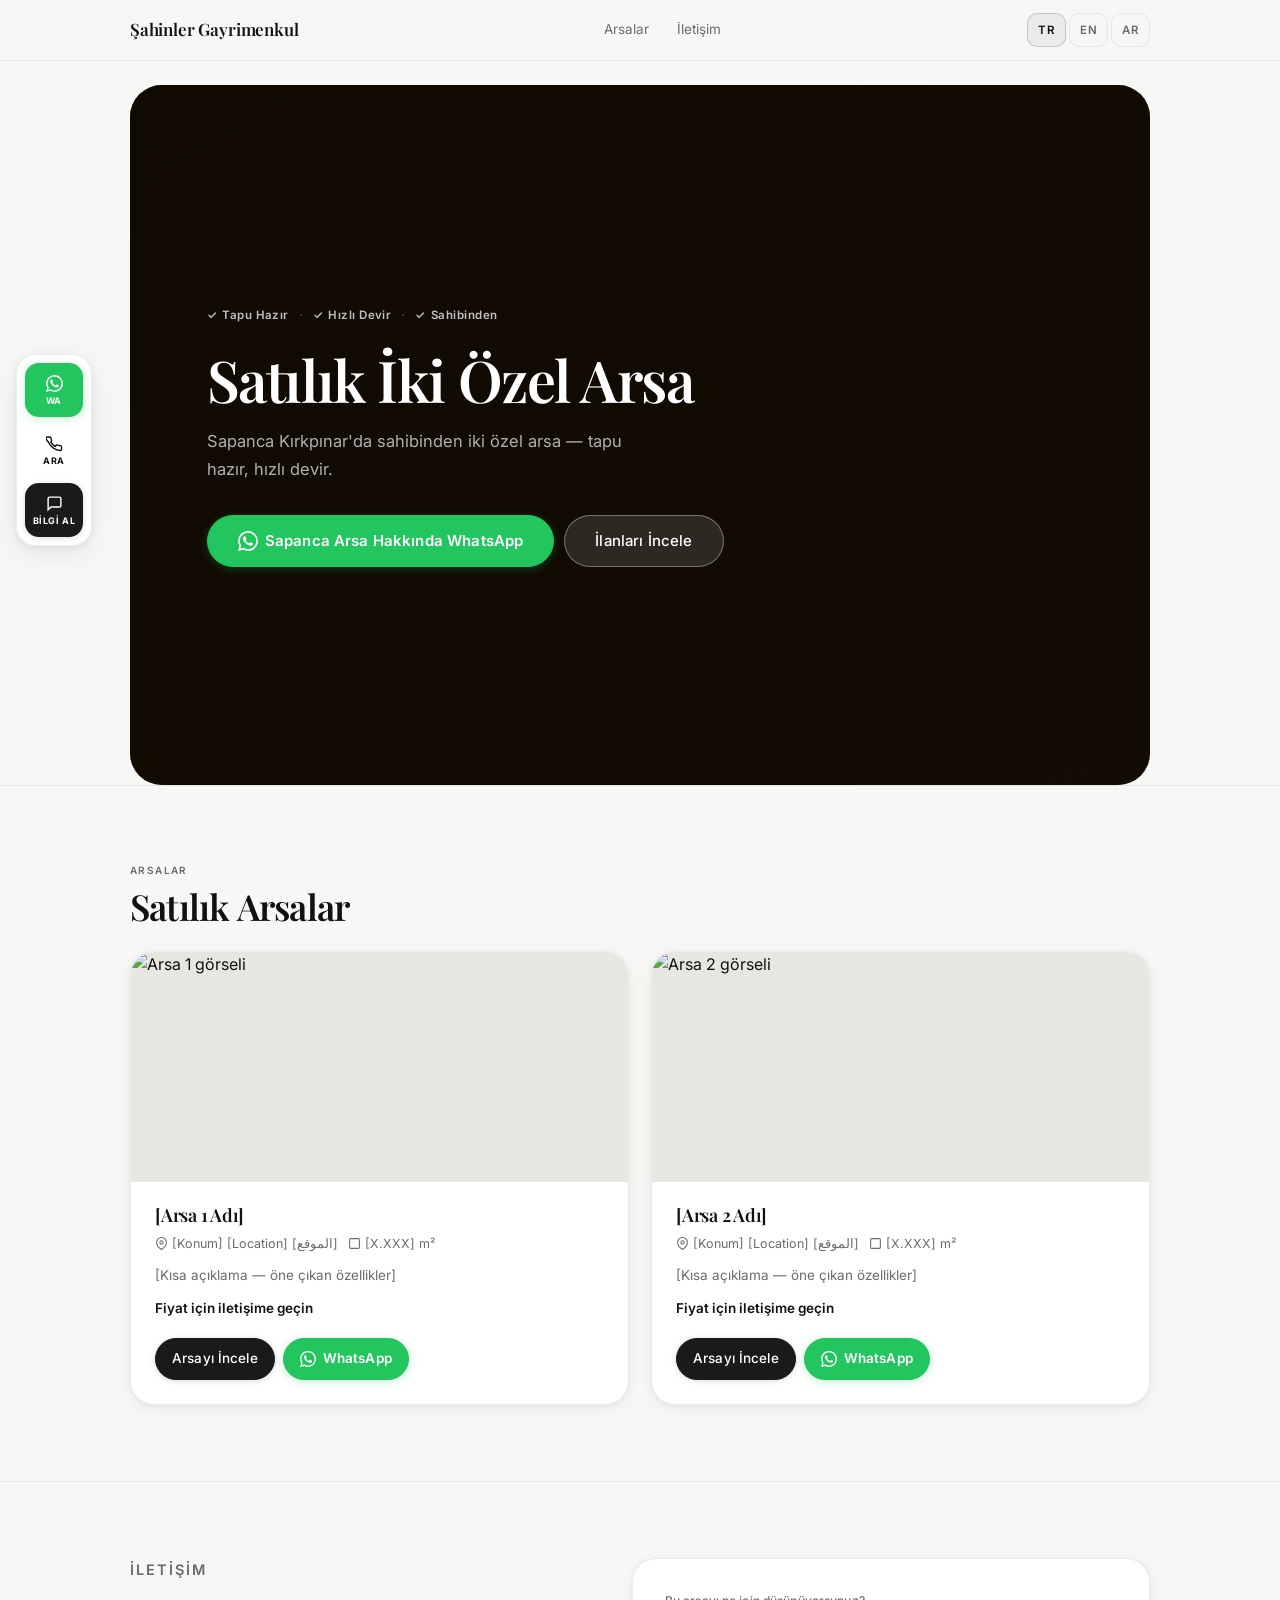
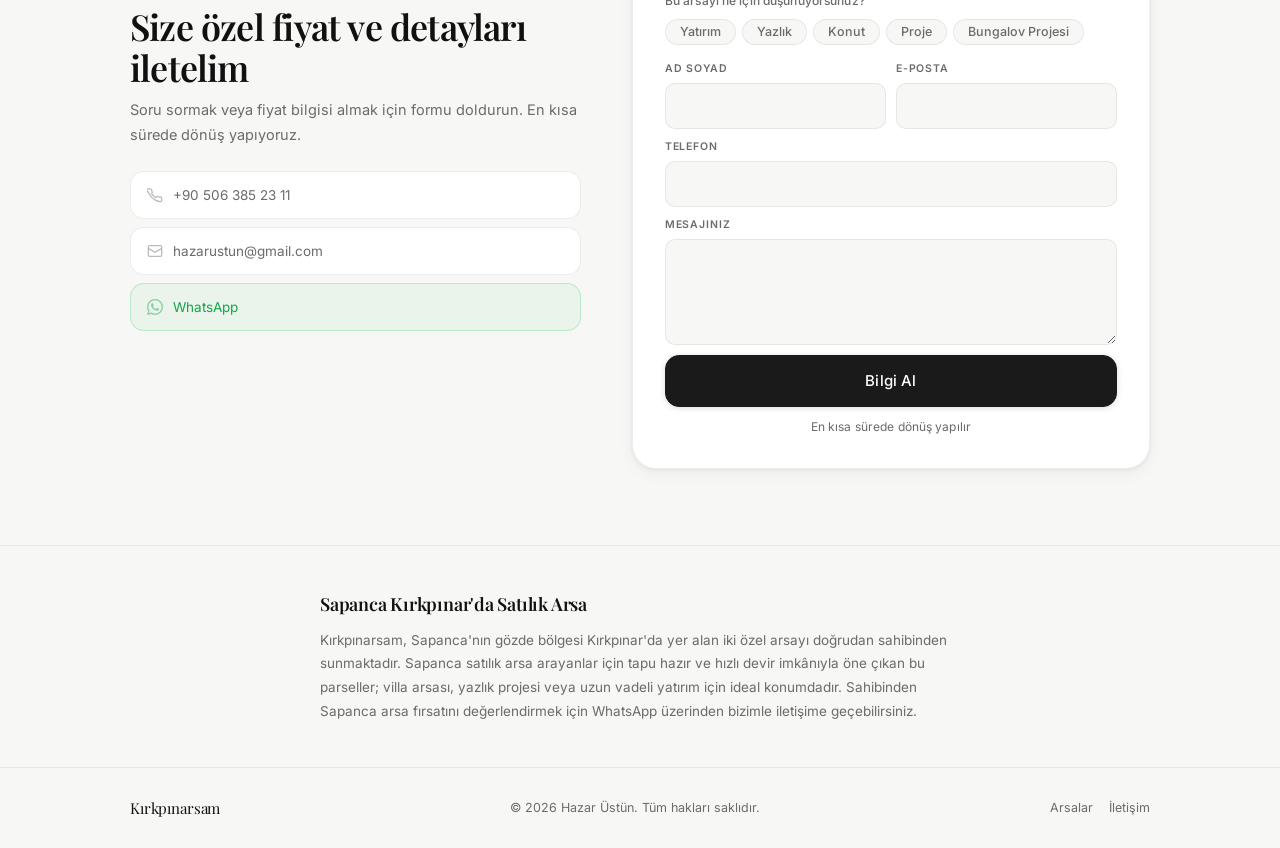
==== commit 9cc8721e: "Update index.html" ====
--- a/index.html
+++ b/index.html
@@ -3,17 +3,25 @@
 <head>
   <meta charset="UTF-8" />
   <meta name="viewport" content="width=device-width, initial-scale=1.0" />
-  <!-- Google Analytics 4 — G-RVM8DENHXG yerine kendi ölçüm ID'nizi yazın -->
-  <script async src="https://www.googletagmanager.com/gtag/js?id=G-RVM8DENHXG"></script>
+  <!-- Google Analytics 4 + AEA İzin Modu -->
   <script>
     window.dataLayer = window.dataLayer || [];
     function gtag(){dataLayer.push(arguments);}
+    gtag('consent', 'default', {
+      analytics_storage: 'granted',
+      ad_storage: 'denied',
+      ad_user_data: 'denied',
+      ad_personalization: 'denied'
+    });
+  </script>
+  <script async src="https://www.googletagmanager.com/gtag/js?id=G-RVM8DENHXG"></script>
+  <script>
     gtag('js', new Date());
     gtag('config', 'G-RVM8DENHXG');
   </script>
-  <title>Sapanca Kırkpınar Satılık Arsa | Sahibinden — Kırkpınarsam</title>
+  <title>Sapanca Kırkpınar Satılık Arsa | Sahibinden — Şahinler Gayrimenkul</title>
   <meta name="description" content="Sapanca Kırkpınar'da sahibinden satılık iki arsa. Villa arsası ve yatırım için ideal konum. Tapu hazır, hızlı devir. Bilgi için WhatsApp'tan ulaşın." />
-  <meta property="og:title" content="Sapanca Kırkpınar Satılık Arsa | Sahibinden — Kırkpınarsam" />
+  <meta property="og:title" content="Sapanca Kırkpınar Satılık Arsa | Sahibinden — Şahinler Gayrimenkul" />
   <meta property="og:description" content="Sapanca Kırkpınar'da sahibinden satılık arsa. Tapu hazır, hızlı devir. Yatırım ve villa projesi için ideal." />
   <meta property="og:type" content="website" />
   <meta property="og:url" content="https://kirkpinarsam.com/" />
@@ -30,7 +38,7 @@
 
   <header>
     <nav class="wrap nav-inner" aria-label="Ana gezinti">
-      <a href="index.html" class="logo">Kırkpınarsam</a>
+      <a href="index.html" class="logo">Şahinler Gayrimenkul</a>
       <div class="nav-links">
         <a href="#arsalar" data-i18n="nav_lands">Arsalar</a>
         <a href="#iletisim" data-i18n="nav_contact">İletişim</a>
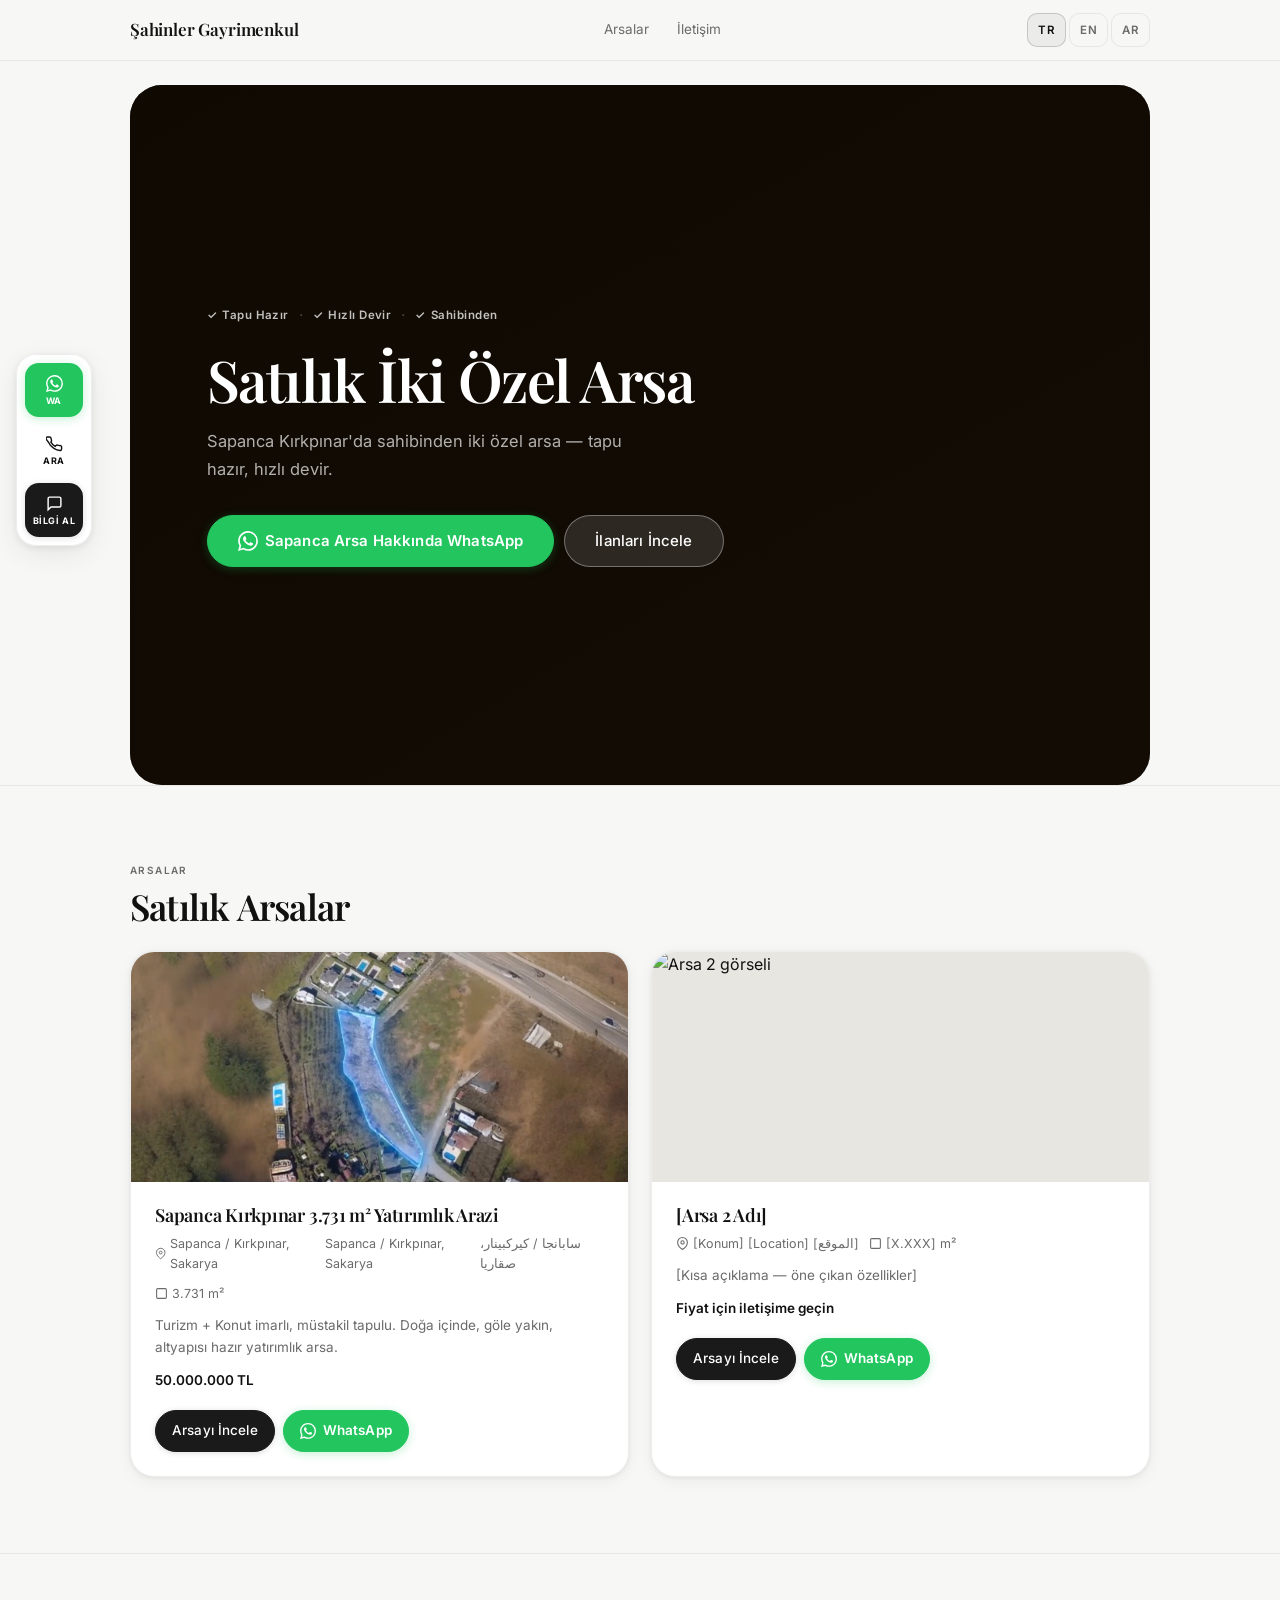
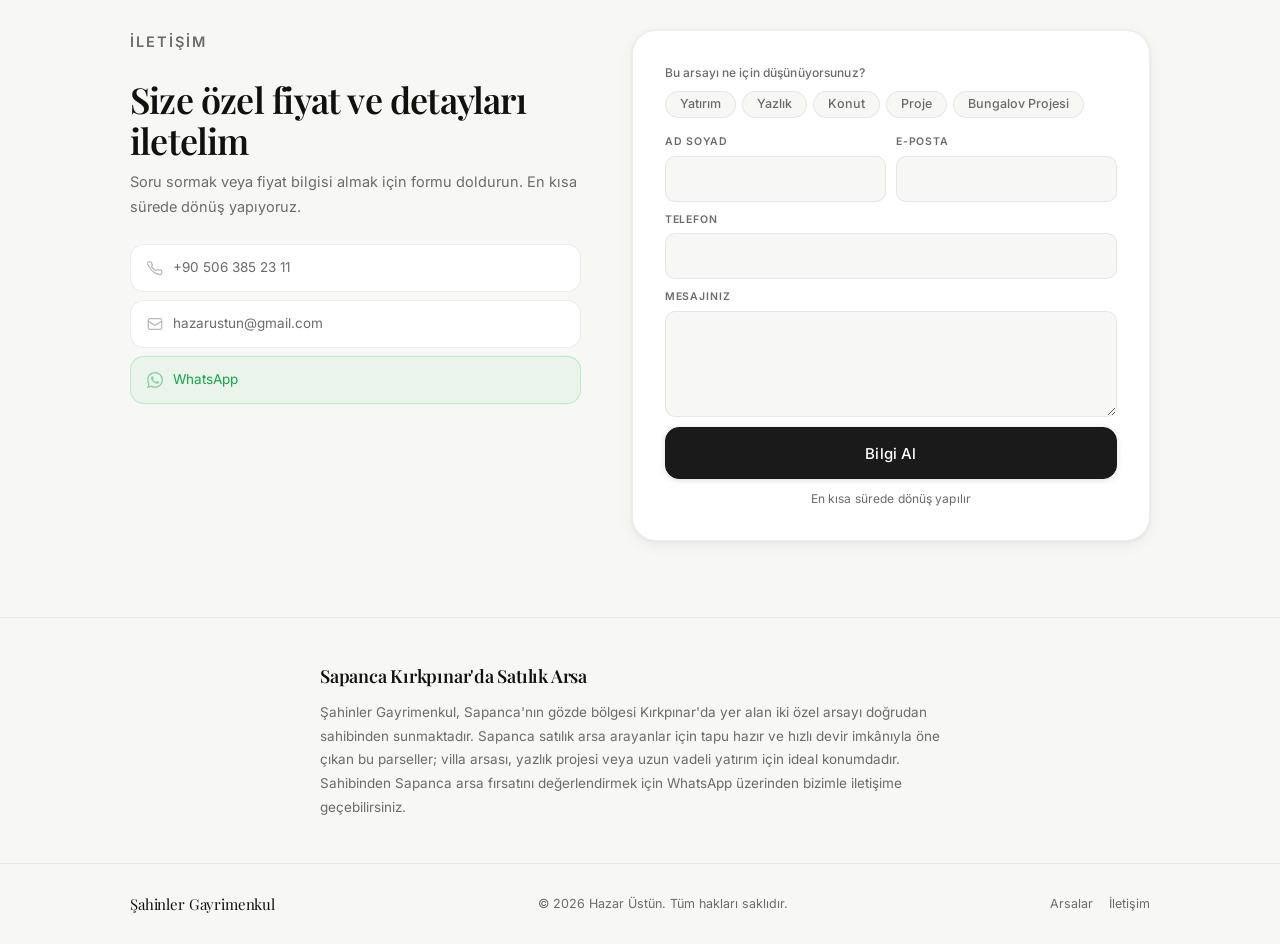
==== commit 83d0e015: "Rebrand to Şahinler Gayrimenkul, add land 1 real data, images & video - Replace all Kırkpınarsam/kir" ====
--- a/index.html
+++ b/index.html
@@ -24,10 +24,10 @@
   <meta property="og:title" content="Sapanca Kırkpınar Satılık Arsa | Sahibinden — Şahinler Gayrimenkul" />
   <meta property="og:description" content="Sapanca Kırkpınar'da sahibinden satılık arsa. Tapu hazır, hızlı devir. Yatırım ve villa projesi için ideal." />
   <meta property="og:type" content="website" />
-  <meta property="og:url" content="https://kirkpinarsam.com/" />
-  <meta property="og:image" content="https://kirkpinarsam.com/og-image.jpg" />
+  <meta property="og:url" content="https://sahinlergayrimenkul.com/" />
+  <meta property="og:image" content="https://sahinlergayrimenkul.com/og-image.jpg" />
   <meta name="twitter:card" content="summary_large_image" />
-  <link rel="canonical" href="https://kirkpinarsam.com/" />
+  <link rel="canonical" href="https://sahinlergayrimenkul.com/" />
   <link rel="preconnect" href="https://fonts.googleapis.com" />
   <link rel="preconnect" href="https://fonts.gstatic.com" crossorigin />
   <link href="https://fonts.googleapis.com/css2?family=Playfair+Display:wght@500;600&family=Inter:wght@400;500;600&display=swap" rel="stylesheet" />
@@ -85,7 +85,7 @@
               <span class="trust-badge">✓ <span data-i18n="trust_direct">Sahibinden</span></span>
             </div>
             <h1 data-i18n="hero_h1">Satılık İki Özel Arsa</h1>
-            <p class="hero-sub" data-i18n="hero_sub">Kırkpınarsam — doğrudan sahibinden, tapu hazır, hızlı devir.</p>
+            <p class="hero-sub" data-i18n="hero_sub">Şahinler Gayrimenkul — doğrudan sahibinden, tapu hazır, hızlı devir.</p>
             <div class="hero-ctas">
               <a class="btn btn-wa btn-lg" href="https://wa.me/905063852311" data-wa target="_blank" rel="noopener">
                 <svg width="20" height="20" viewBox="0 0 24 24" fill="currentColor" aria-hidden="true"><path d="M17.472 14.382c-.297-.149-1.758-.867-2.03-.967-.273-.099-.471-.148-.67.15-.197.297-.767.966-.94 1.164-.173.199-.347.223-.644.075-.297-.15-1.255-.463-2.39-1.475-.883-.788-1.48-1.761-1.653-2.059-.173-.297-.018-.458.13-.606.134-.133.298-.347.446-.52.149-.174.198-.298.298-.497.099-.198.05-.371-.025-.52-.075-.149-.669-1.612-.916-2.207-.242-.579-.487-.5-.669-.51-.173-.008-.371-.01-.57-.01-.198 0-.52.074-.792.372-.272.297-1.04 1.016-1.04 2.479 0 1.462 1.065 2.875 1.213 3.074.149.198 2.096 3.2 5.077 4.487.709.306 1.262.489 1.694.625.712.227 1.36.195 1.871.118.571-.085 1.758-.719 2.006-1.413.248-.694.248-1.289.173-1.413-.074-.124-.272-.198-.57-.347m-5.421 7.403h-.004a9.87 9.87 0 01-5.031-1.378l-.361-.214-3.741.982.998-3.648-.235-.374a9.86 9.86 0 01-1.51-5.26c.001-5.45 4.436-9.884 9.888-9.884 2.64 0 5.122 1.03 6.988 2.898a9.825 9.825 0 012.893 6.994c-.003 5.45-4.437 9.884-9.885 9.884m8.413-18.297A11.815 11.815 0 0012.05 0C5.495 0 .16 5.335.157 11.892c0 2.096.547 4.142 1.588 5.945L.057 24l6.305-1.654a11.882 11.882 0 005.683 1.448h.005c6.554 0 11.89-5.335 11.893-11.893a11.821 11.821 0 00-3.48-8.413z"/></svg>
@@ -105,36 +105,35 @@
         <h2 class="section-title" id="landsTitle" data-i18n="lands_title">Satılık Arsalar</h2>
         <div class="lands">
 
-          <!-- Arsa 1 — başlık, konum, m², açıklama ve fiyatı buradan düzenleyin -->
           <article class="land-card reveal">
             <div class="thumb">
-              <img src="https://images.unsplash.com/photo-1500382017468-9049fed747ef?auto=format&fit=crop&w=900&q=80" alt="Arsa 1 görseli" loading="lazy" />
+              <img src="images/1.jpeg" alt="Sapanca Kırkpınar 3.731 m² satılık arsa" loading="lazy" />
             </div>
             <div class="info">
               <h3>
-                <span data-lang-show="tr">[Arsa 1 Adı]</span>
-                <span data-lang-show="en" hidden>[Land 1 Name]</span>
-                <span data-lang-show="ar" hidden>[اسم الأرض 1]</span>
+                <span data-lang-show="tr">Sapanca Kırkpınar 3.731 m² Yatırımlık Arazi</span>
+                <span data-lang-show="en" hidden>Sapanca Kırkpınar 3,731 m² Investment Land</span>
+                <span data-lang-show="ar" hidden>أرض استثمارية 3,731 م² في سابانجا كيركبينار</span>
               </h3>
               <div class="land-meta">
                 <span>
                   <svg width="13" height="13" viewBox="0 0 24 24" fill="none" stroke="currentColor" stroke-width="2" aria-hidden="true"><path d="M21 10c0 7-9 13-9 13s-9-6-9-13a9 9 0 0118 0z"/><circle cx="12" cy="10" r="3"/></svg>
-                  <span data-lang-show="tr">[Konum]</span><span data-lang-show="en" hidden>[Location]</span><span data-lang-show="ar" hidden>[الموقع]</span>
+                  <span data-lang-show="tr">Sapanca / Kırkpınar, Sakarya</span><span data-lang-show="en" hidden>Sapanca / Kırkpınar, Sakarya</span><span data-lang-show="ar" hidden>سابانجا / كيركبينار، صقاريا</span>
                 </span>
                 <span>
                   <svg width="13" height="13" viewBox="0 0 24 24" fill="none" stroke="currentColor" stroke-width="2" aria-hidden="true"><rect x="3" y="3" width="18" height="18" rx="2"/></svg>
-                  [X.XXX] m²
+                  3.731 m²
                 </span>
               </div>
               <p class="land-desc">
-                <span data-lang-show="tr">[Kısa açıklama — öne çıkan özellikler]</span>
-                <span data-lang-show="en" hidden>[Short description — key highlights]</span>
-                <span data-lang-show="ar" hidden>[وصف مختصر — المميزات الرئيسية]</span>
+                <span data-lang-show="tr">Turizm + Konut imarlı, müstakil tapulu. Doğa içinde, göle yakın, altyapısı hazır yatırımlık arsa.</span>
+                <span data-lang-show="en" hidden>Tourism + Residential zoning, individual title deed. In nature, near the lake, infrastructure ready.</span>
+                <span data-lang-show="ar" hidden>تخطيط سياحي + سكني، سند ملكية مستقل. في أحضان الطبيعة، قريب من البحيرة، البنية التحتية جاهزة.</span>
               </p>
               <p class="land-price">
-                <span data-lang-show="tr">Fiyat için iletişime geçin</span>
-                <span data-lang-show="en" hidden>Contact for price</span>
-                <span data-lang-show="ar" hidden>تواصل للسعر</span>
+                <span data-lang-show="tr">50.000.000 TL</span>
+                <span data-lang-show="en" hidden>50,000,000 TL</span>
+                <span data-lang-show="ar" hidden>50,000,000 ليرة تركية</span>
               </p>
               <div class="card-actions">
                 <a href="land1.html" class="btn btn-primary" data-i18n="land_btn">Arsayı İncele</a>
@@ -261,7 +260,7 @@
     <div class="wrap" style="max-width:720px;">
       <h2 style="font-family:'Playfair Display',serif; font-size:18px; font-weight:600; letter-spacing:-.012em; margin-bottom:10px; color:var(--text);">Sapanca Kırkpınar'da Satılık Arsa</h2>
       <p style="font-size:13.5px; color:var(--muted); line-height:1.75;">
-        Kırkpınarsam, Sapanca'nın gözde bölgesi Kırkpınar'da yer alan iki özel arsayı doğrudan sahibinden sunmaktadır.
+        Şahinler Gayrimenkul, Sapanca'nın gözde bölgesi Kırkpınar'da yer alan iki özel arsayı doğrudan sahibinden sunmaktadır.
         Sapanca satılık arsa arayanlar için tapu hazır ve hızlı devir imkânıyla öne çıkan bu parseller;
         villa arsası, yazlık projesi veya uzun vadeli yatırım için ideal konumdadır.
         Sahibinden Sapanca arsa fırsatını değerlendirmek için WhatsApp üzerinden bizimle iletişime geçebilirsiniz.
@@ -271,7 +270,7 @@
 
   <footer>
     <div class="wrap foot-inner">
-      <span class="foot-logo">Kırkpınarsam</span>
+      <span class="foot-logo">Şahinler Gayrimenkul</span>
       <span>© <span id="year"></span> Hazar Üstün. <span data-i18n="footer_copy">Tüm hakları saklıdır.</span></span>
       <nav class="foot-links" aria-label="Alt gezinti">
         <a href="#arsalar" data-i18n="nav_lands">Arsalar</a>
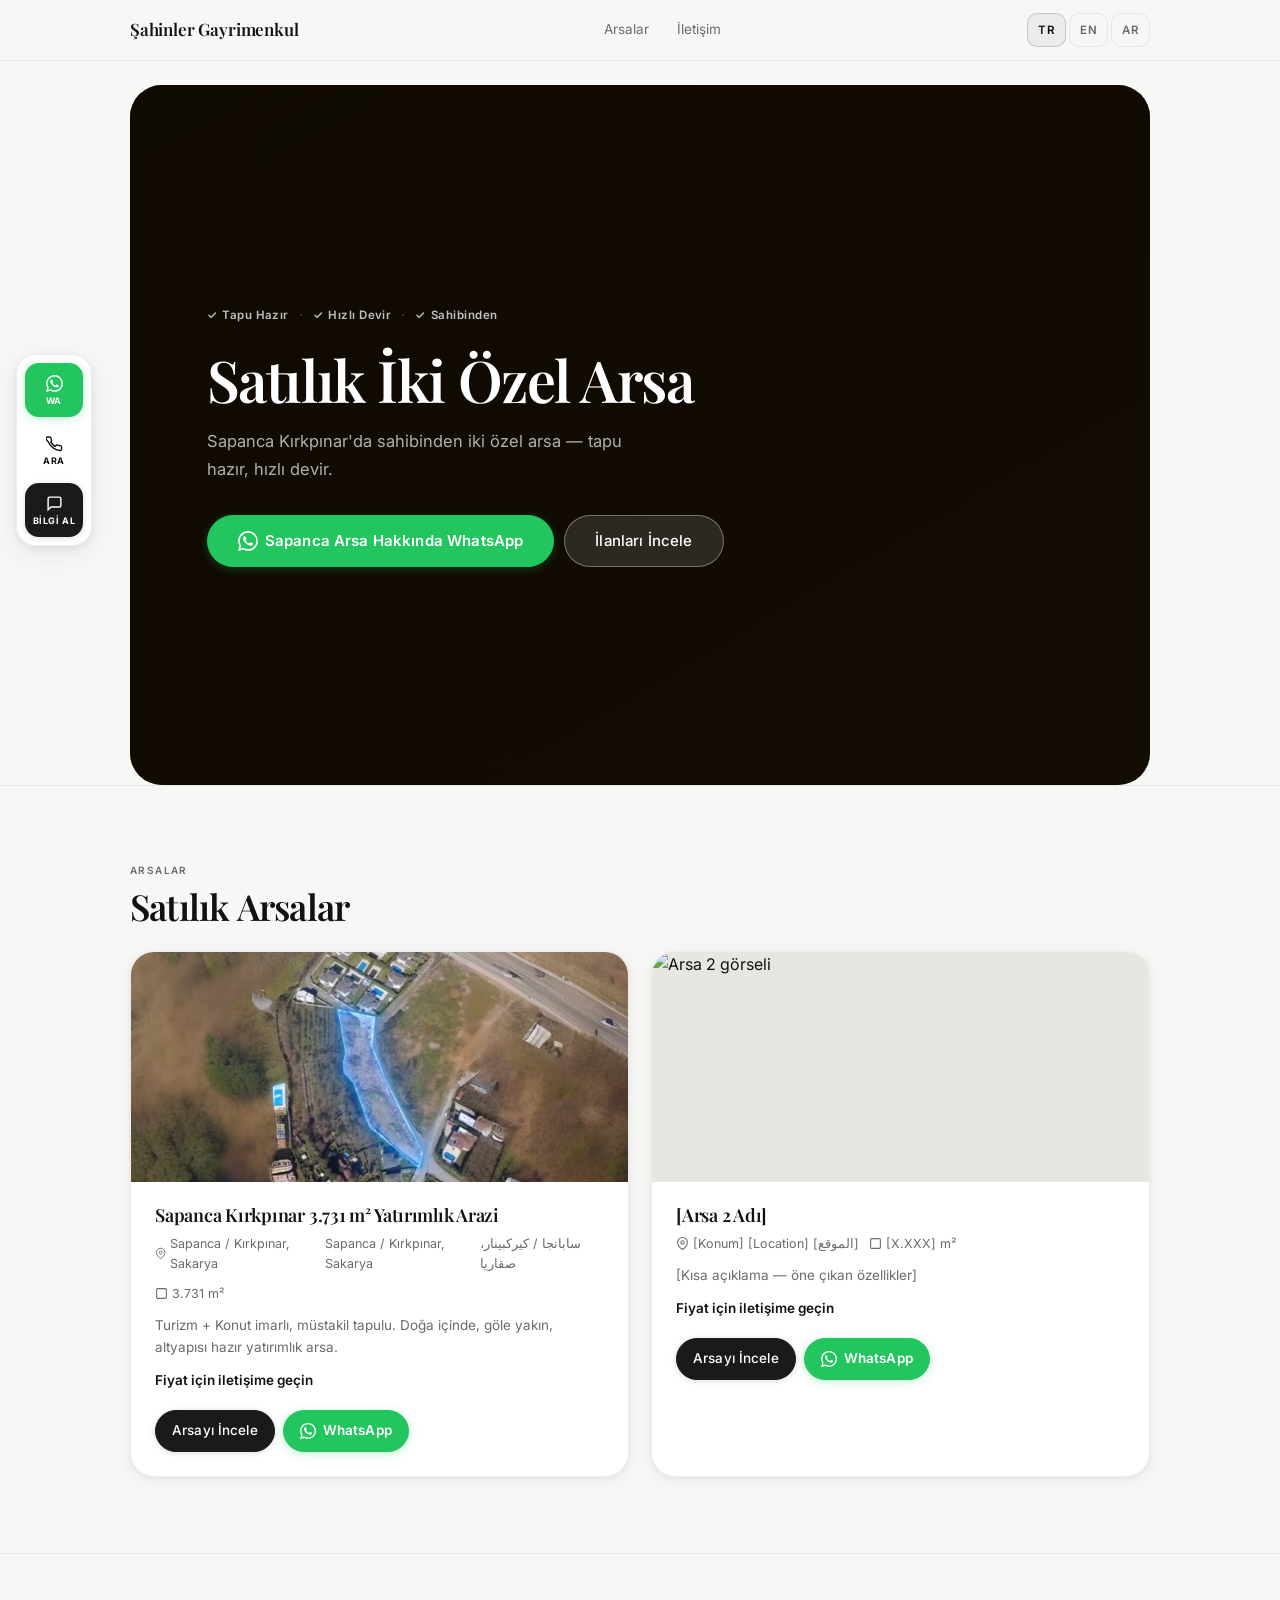
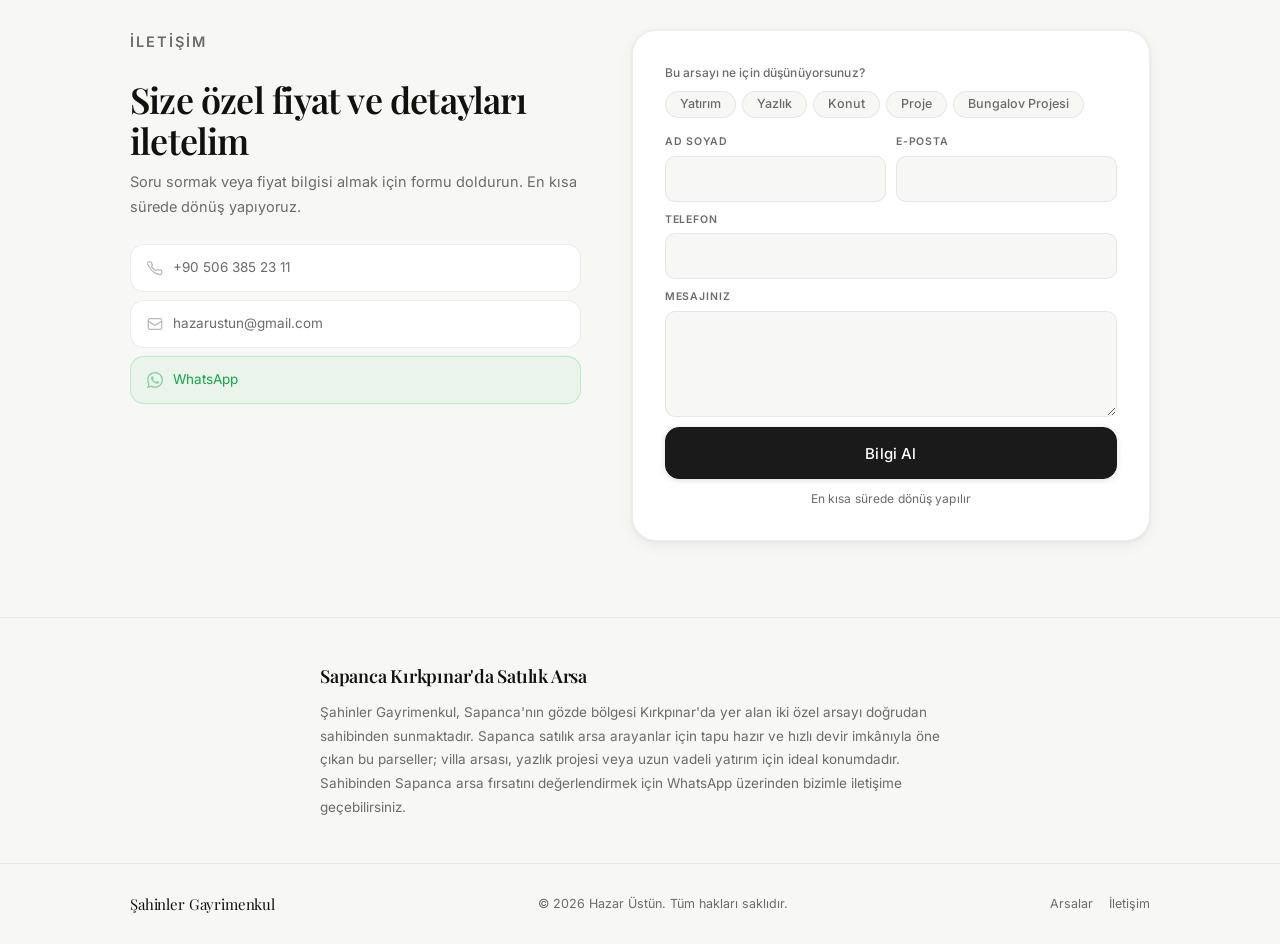
==== commit 81d1ca2d: "Remove price from specs, add contact CTA; fix land 1 map coordinates Co-Authored-By: Claude Opus 4.6" ====
--- a/index.html
+++ b/index.html
@@ -131,9 +131,9 @@
                 <span data-lang-show="ar" hidden>تخطيط سياحي + سكني، سند ملكية مستقل. في أحضان الطبيعة، قريب من البحيرة، البنية التحتية جاهزة.</span>
               </p>
               <p class="land-price">
-                <span data-lang-show="tr">50.000.000 TL</span>
-                <span data-lang-show="en" hidden>50,000,000 TL</span>
-                <span data-lang-show="ar" hidden>50,000,000 ليرة تركية</span>
+                <span data-lang-show="tr">Fiyat için iletişime geçin</span>
+                <span data-lang-show="en" hidden>Contact for pricing</span>
+                <span data-lang-show="ar" hidden>تواصل للسعر</span>
               </p>
               <div class="card-actions">
                 <a href="land1.html" class="btn btn-primary" data-i18n="land_btn">Arsayı İncele</a>
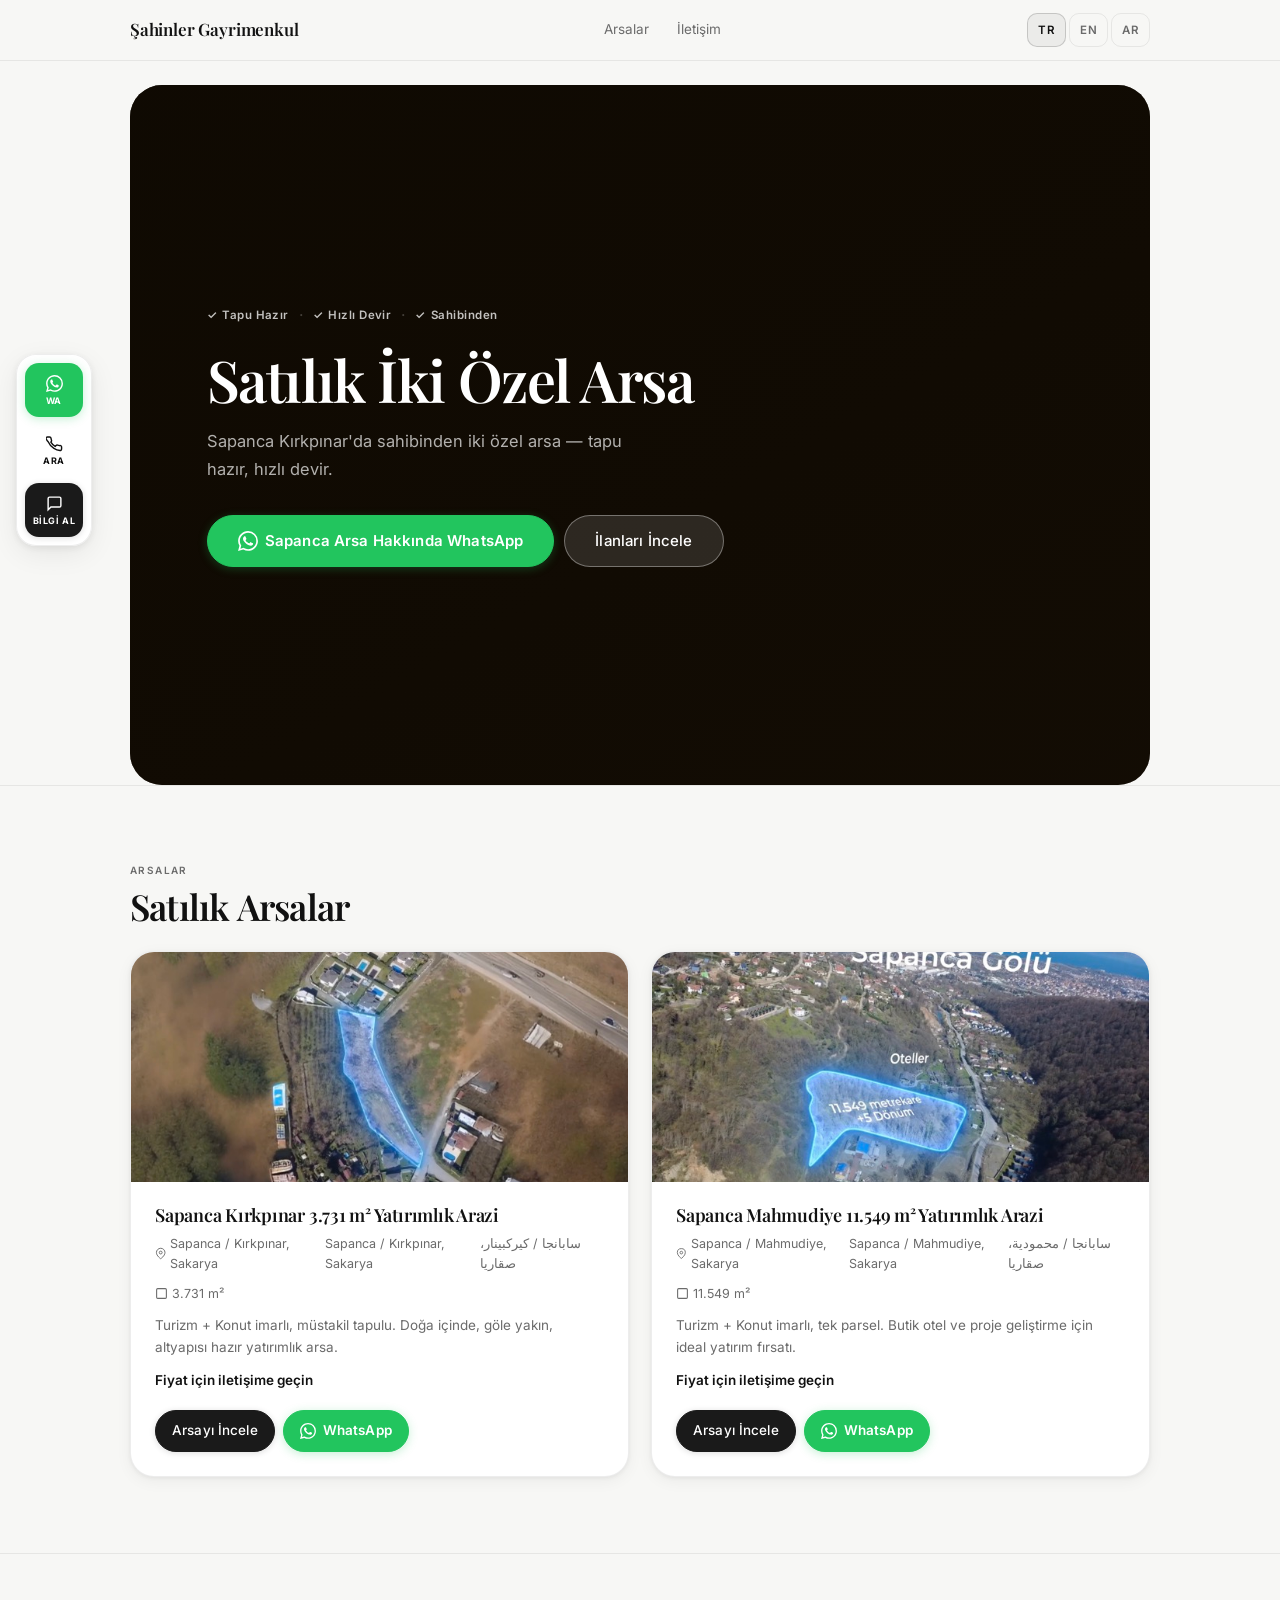
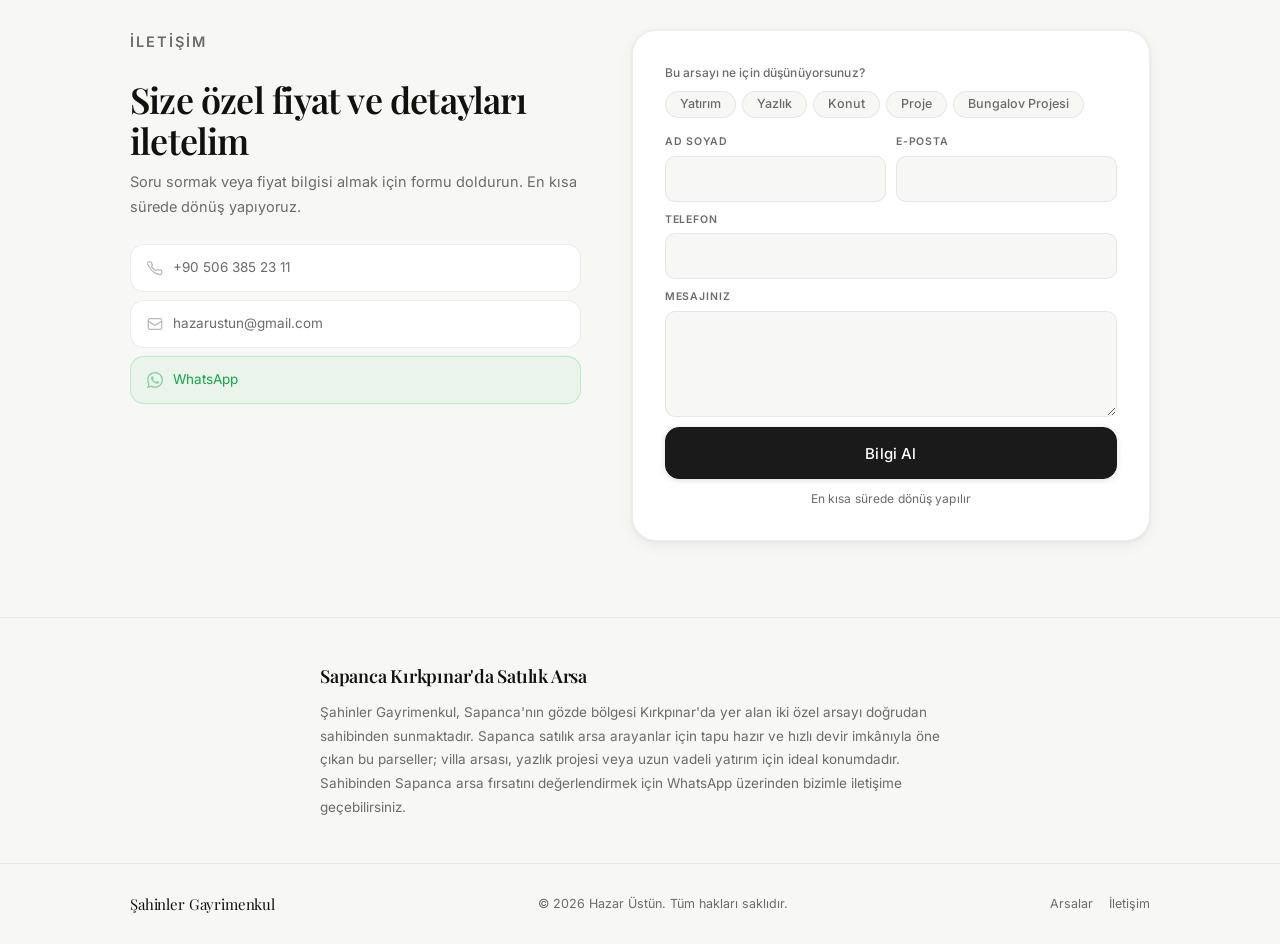
==== commit e2c5e2b8: "Add land 2 data (Mahmudiye 11.549m²), photos, update land 1 video - Land 2: full listing data, 5 pho" ====
--- a/index.html
+++ b/index.html
@@ -145,35 +145,34 @@
             </div>
           </article>
 
-          <!-- Arsa 2 -->
           <article class="land-card reveal reveal-d2">
             <div class="thumb">
-              <img src="https://images.unsplash.com/photo-1470770841072-f978cf4d019e?auto=format&fit=crop&w=900&q=80" alt="Arsa 2 görseli" loading="lazy" />
+              <img src="images2/1.jpeg" alt="Sapanca Mahmudiye 11.549 m² satılık arazi" loading="lazy" />
             </div>
             <div class="info">
               <h3>
-                <span data-lang-show="tr">[Arsa 2 Adı]</span>
-                <span data-lang-show="en" hidden>[Land 2 Name]</span>
-                <span data-lang-show="ar" hidden>[اسم الأرض 2]</span>
+                <span data-lang-show="tr">Sapanca Mahmudiye 11.549 m² Yatırımlık Arazi</span>
+                <span data-lang-show="en" hidden>Sapanca Mahmudiye 11,549 m² Investment Land</span>
+                <span data-lang-show="ar" hidden>أرض استثمارية 11,549 م² في سابانجا محمودية</span>
               </h3>
               <div class="land-meta">
                 <span>
                   <svg width="13" height="13" viewBox="0 0 24 24" fill="none" stroke="currentColor" stroke-width="2" aria-hidden="true"><path d="M21 10c0 7-9 13-9 13s-9-6-9-13a9 9 0 0118 0z"/><circle cx="12" cy="10" r="3"/></svg>
-                  <span data-lang-show="tr">[Konum]</span><span data-lang-show="en" hidden>[Location]</span><span data-lang-show="ar" hidden>[الموقع]</span>
+                  <span data-lang-show="tr">Sapanca / Mahmudiye, Sakarya</span><span data-lang-show="en" hidden>Sapanca / Mahmudiye, Sakarya</span><span data-lang-show="ar" hidden>سابانجا / محمودية، صقاريا</span>
                 </span>
                 <span>
                   <svg width="13" height="13" viewBox="0 0 24 24" fill="none" stroke="currentColor" stroke-width="2" aria-hidden="true"><rect x="3" y="3" width="18" height="18" rx="2"/></svg>
-                  [X.XXX] m²
+                  11.549 m²
                 </span>
               </div>
               <p class="land-desc">
-                <span data-lang-show="tr">[Kısa açıklama — öne çıkan özellikler]</span>
-                <span data-lang-show="en" hidden>[Short description — key highlights]</span>
-                <span data-lang-show="ar" hidden>[وصف مختصر — المميزات الرئيسية]</span>
+                <span data-lang-show="tr">Turizm + Konut imarlı, tek parsel. Butik otel ve proje geliştirme için ideal yatırım fırsatı.</span>
+                <span data-lang-show="en" hidden>Tourism + Residential zoning, single parcel. Ideal for boutique hotel and project development.</span>
+                <span data-lang-show="ar" hidden>تخطيط سياحي + سكني، قطعة واحدة. فرصة مثالية لتطوير الفنادق البوتيكية والمشاريع.</span>
               </p>
               <p class="land-price">
                 <span data-lang-show="tr">Fiyat için iletişime geçin</span>
-                <span data-lang-show="en" hidden>Contact for price</span>
+                <span data-lang-show="en" hidden>Contact for pricing</span>
                 <span data-lang-show="ar" hidden>تواصل للسعر</span>
               </p>
               <div class="card-actions">
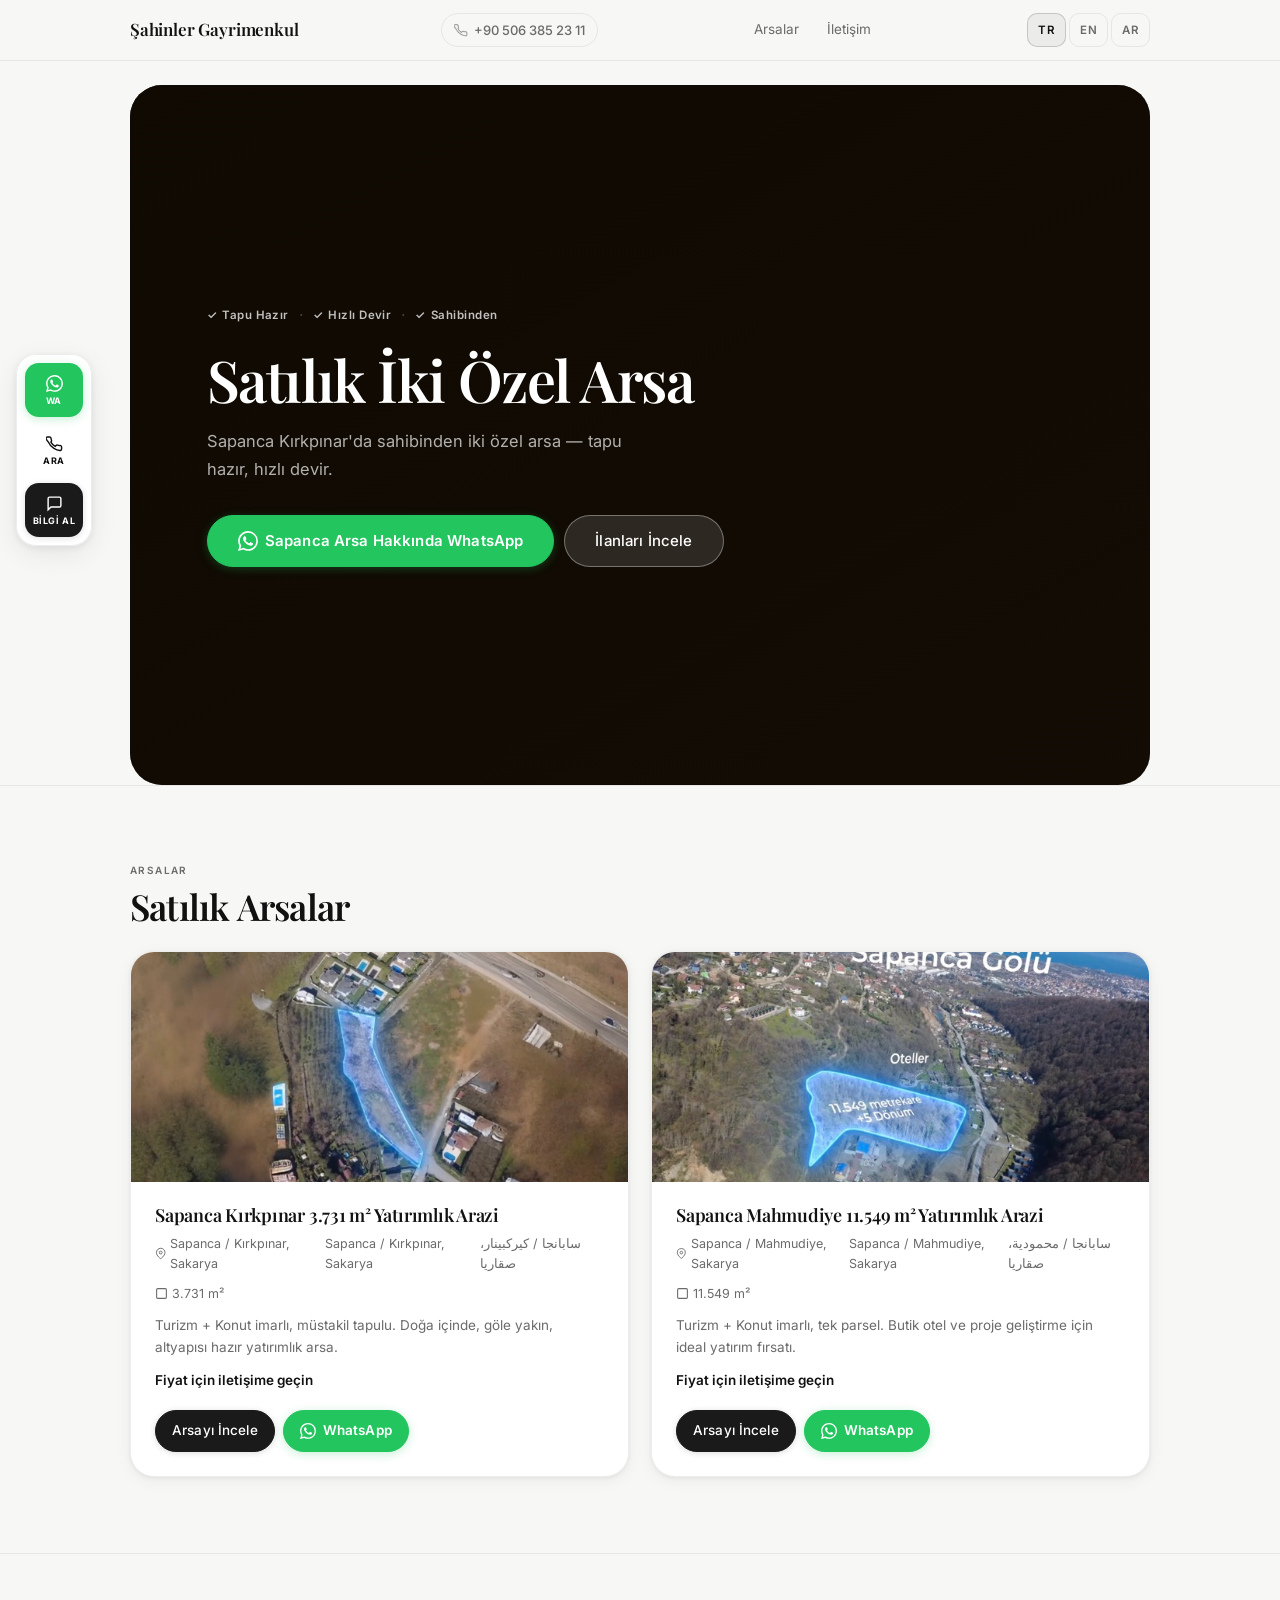
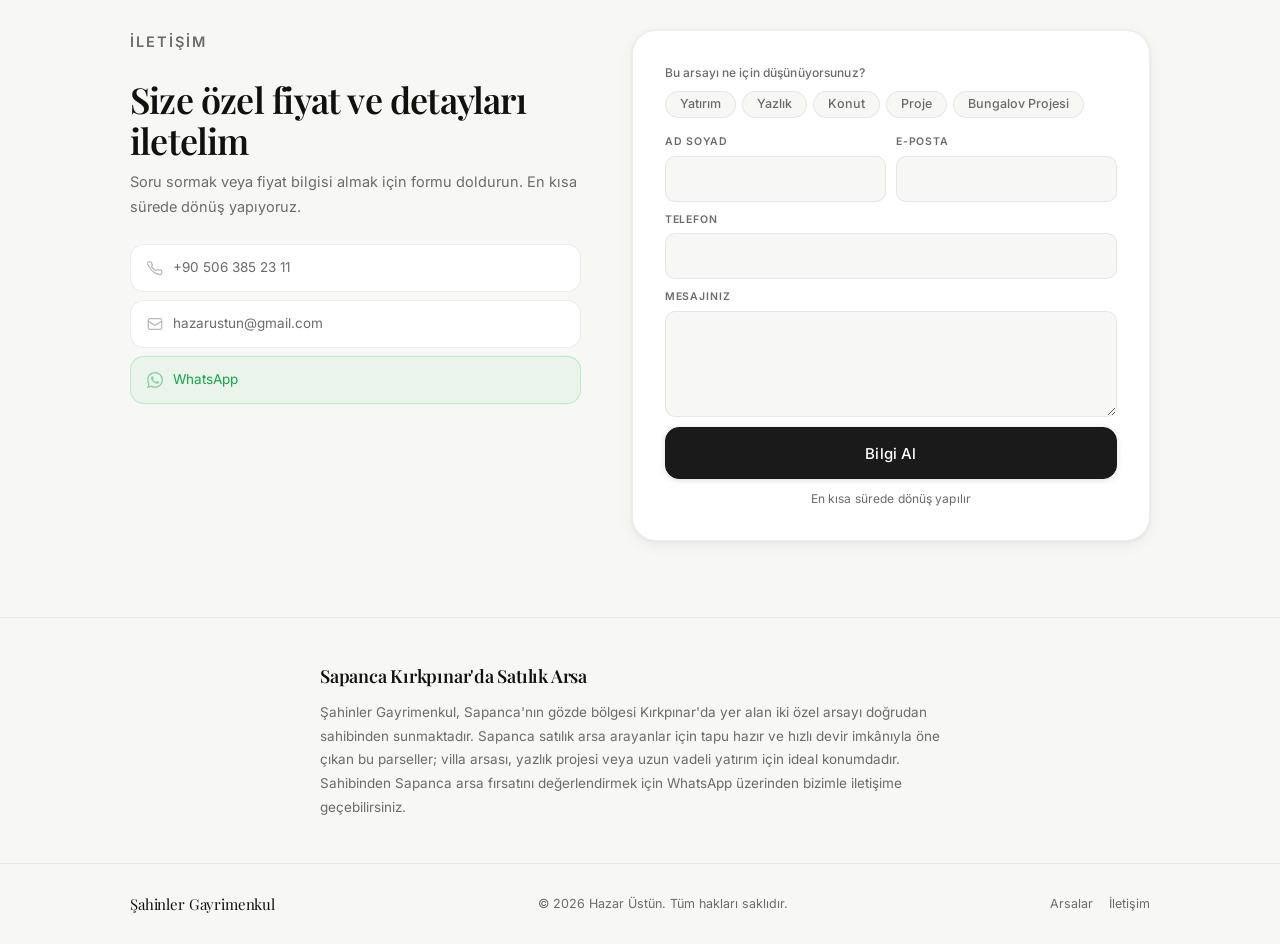
==== commit eafba58c: "UI/UX improvements: form on detail pages, phone in header, breadcrumbs - Add contact form to land1.h" ====
--- a/index.html
+++ b/index.html
@@ -39,6 +39,10 @@
   <header>
     <nav class="wrap nav-inner" aria-label="Ana gezinti">
       <a href="index.html" class="logo">Şahinler Gayrimenkul</a>
+      <a class="nav-phone" href="tel:+905063852311" aria-label="Telefon">
+        <svg width="14" height="14" viewBox="0 0 24 24" fill="none" stroke="currentColor" stroke-width="2" stroke-linecap="round" aria-hidden="true"><path d="M22 16.92v3a2 2 0 01-2.18 2 19.79 19.79 0 01-8.63-3.07A19.5 19.5 0 013.07 9.63 19.79 19.79 0 01.03 5a2 2 0 012-2.18h3a2 2 0 012 1.72c.127.96.361 1.903.7 2.81a2 2 0 01-.45 2.11L6.91 10a16 16 0 006.08 6.08l1.27-1.27a2 2 0 012.11-.45c.907.339 1.85.573 2.81.7A2 2 0 0122 16.92z"/></svg>
+        <span>+90 506 385 23 11</span>
+      </a>
       <div class="nav-links">
         <a href="#arsalar" data-i18n="nav_lands">Arsalar</a>
         <a href="#iletisim" data-i18n="nav_contact">İletişim</a>
@@ -298,6 +302,6 @@
     </a>
   </div>
 
-  <script src="script.js"></script>
+  <script src="script.js" defer></script>
 </body>
 </html>
--- a/style.css
+++ b/style.css
@@ -121,6 +121,17 @@
   font-family: 'Playfair Display', serif;
   font-size: 17px; font-weight: 600; white-space: nowrap; letter-spacing: -.01em;
 }
+/* Phone in header */
+.nav-phone {
+  display: flex; align-items: center; gap: 6px;
+  font-size: 13px; font-weight: 500; color: var(--muted);
+  padding: 6px 12px; border-radius: var(--r-full);
+  border: 1px solid var(--border); transition: all var(--t-base);
+  white-space: nowrap;
+}
+.nav-phone:hover { color: var(--text); border-color: var(--border-strong); background: rgba(0,0,0,.03); }
+.nav-phone svg { flex-shrink: 0; opacity: .6; }
+
 .nav-links { display: flex; }
 .nav-links a {
   padding: 8px 14px; border-radius: var(--r-full);
@@ -488,46 +499,42 @@
   body { padding-bottom: 0; }
 }
 
-/* ── SOCIAL PROOF TOAST ──────────────────────────────────────── */
-.sp-toast {
-  position: fixed;
-  bottom: 24px;
-  inset-inline-end: 24px;
-  z-index: 200;
+/* ── BREADCRUMB ──────────────────────────────────────────────── */
+.breadcrumb {
+  display: flex; align-items: center; gap: 8px;
+  font-size: 13.5px; color: var(--muted); margin-bottom: 24px;
+}
+.breadcrumb a { color: var(--muted); transition: color var(--t-base); }
+.breadcrumb a:hover { color: var(--text); }
+.breadcrumb span:last-of-type { color: var(--text); font-weight: 500; }
+
+/* ── GALLERY SCROLL HINT ─────────────────────────────────────── */
+.gallery { position: relative; }
+.gallery::after {
+  content: ""; position: absolute; right: 0; top: 0; bottom: 4px; width: 48px;
+  background: linear-gradient(to right, transparent, var(--bg));
+  pointer-events: none; border-radius: 0 var(--r-md) var(--r-md) 0;
+}
+[dir="rtl"] .gallery::after { right: auto; left: 0; background: linear-gradient(to left, transparent, var(--bg)); }
+
+/* ── DETAIL FORM SECTION ─────────────────────────────────────── */
+.detail-form-section {
+  margin: clamp(32px,5vw,56px) 0;
+  padding: clamp(28px,4vw,44px);
   background: var(--white);
   border: 1px solid var(--border);
-  border-radius: var(--r-lg);
-  padding: 11px 14px 11px 12px;
-  display: flex;
-  align-items: center;
-  gap: 10px;
-  box-shadow: var(--shadow-md);
-  max-width: 252px;
-  opacity: 0;
-  transform: translateY(10px) scale(.97);
-  transition: opacity .35s var(--ease), transform .35s var(--ease);
-  pointer-events: none;
-}
-.sp-toast.show {
-  opacity: 1;
-  transform: none;
-  pointer-events: auto;
-}
-.sp-toast-icon {
-  width: 34px; height: 34px; border-radius: 50%;
-  background: rgba(34,197,94,.1);
-  display: flex; align-items: center; justify-content: center;
-  flex-shrink: 0; font-size: 15px; line-height: 1;
-}
-.sp-toast-text {
-  font-size: 12.5px; color: var(--text-2); line-height: 1.45;
-}
-.sp-toast-text strong { color: var(--text); font-weight: 600; }
-
-/* On mobile push above bottom bar */
-@media (max-width: 768px) {
-  .sp-toast { bottom: 70px; inset-inline-end: 12px; max-width: 220px; }
-}
+  border-radius: var(--r-xl);
+  box-shadow: var(--shadow-sm);
+}
+.detail-form-section h2 {
+  font-family: 'Playfair Display', serif;
+  font-size: clamp(20px,2.6vw,26px); font-weight: 600;
+  letter-spacing: -.016em; margin-bottom: 8px;
+}
+.detail-form-section > p {
+  color: var(--muted); font-size: 14px; margin-bottom: 24px; line-height: 1.6;
+}
+.detail-form-section .form-card { background: transparent; border: none; padding: 0; box-shadow: none; }
 
 /* ── DETAIL PAGES ────────────────────────────────────────────── */
 .detail-hero { padding: clamp(36px,5vw,64px) 0 clamp(24px,3vw,36px); }
@@ -606,6 +613,7 @@
 /* ── RESPONSIVE ──────────────────────────────────────────────── */
 @media (max-width: 768px) {
   .nav-links { display: none; }
+  .nav-phone { display: none; }
   .hamburger { display: flex; }
   .lands { grid-template-columns: 1fr; }
   .contact-grid { grid-template-columns: 1fr; }
